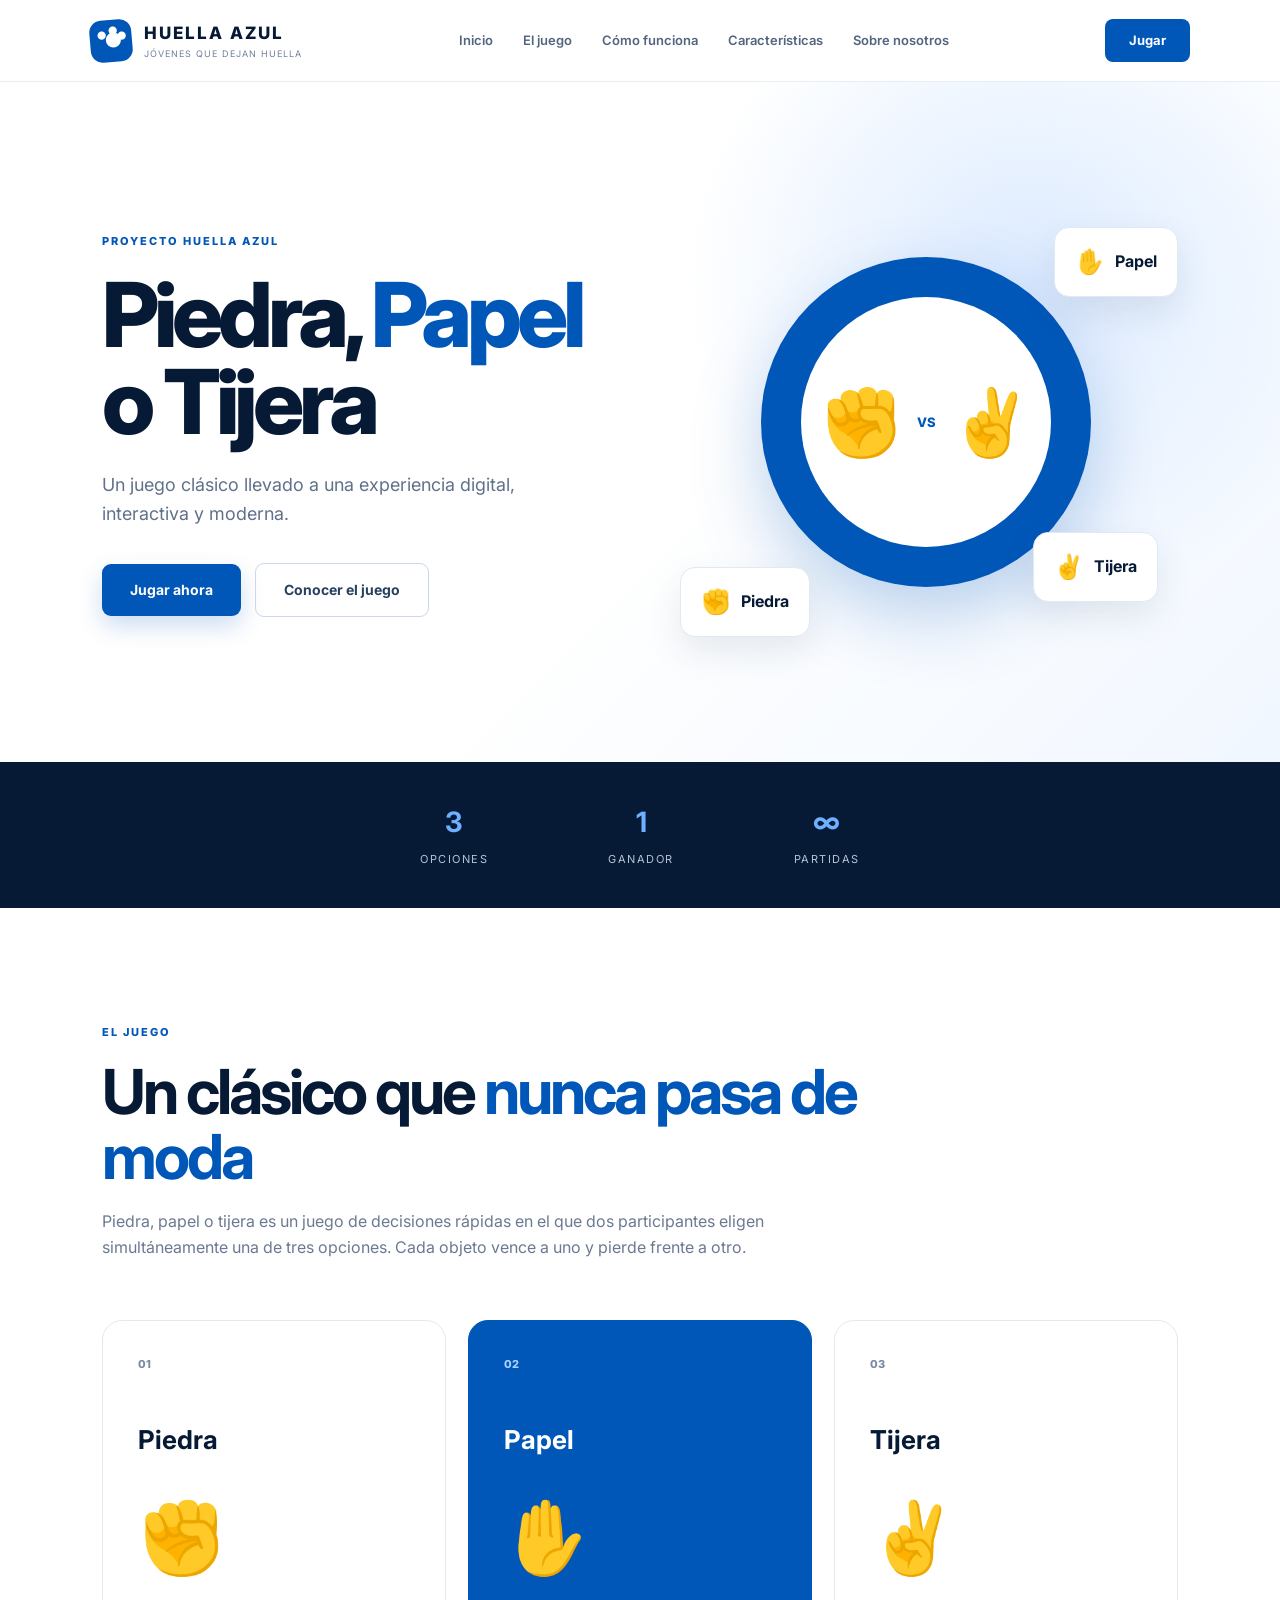
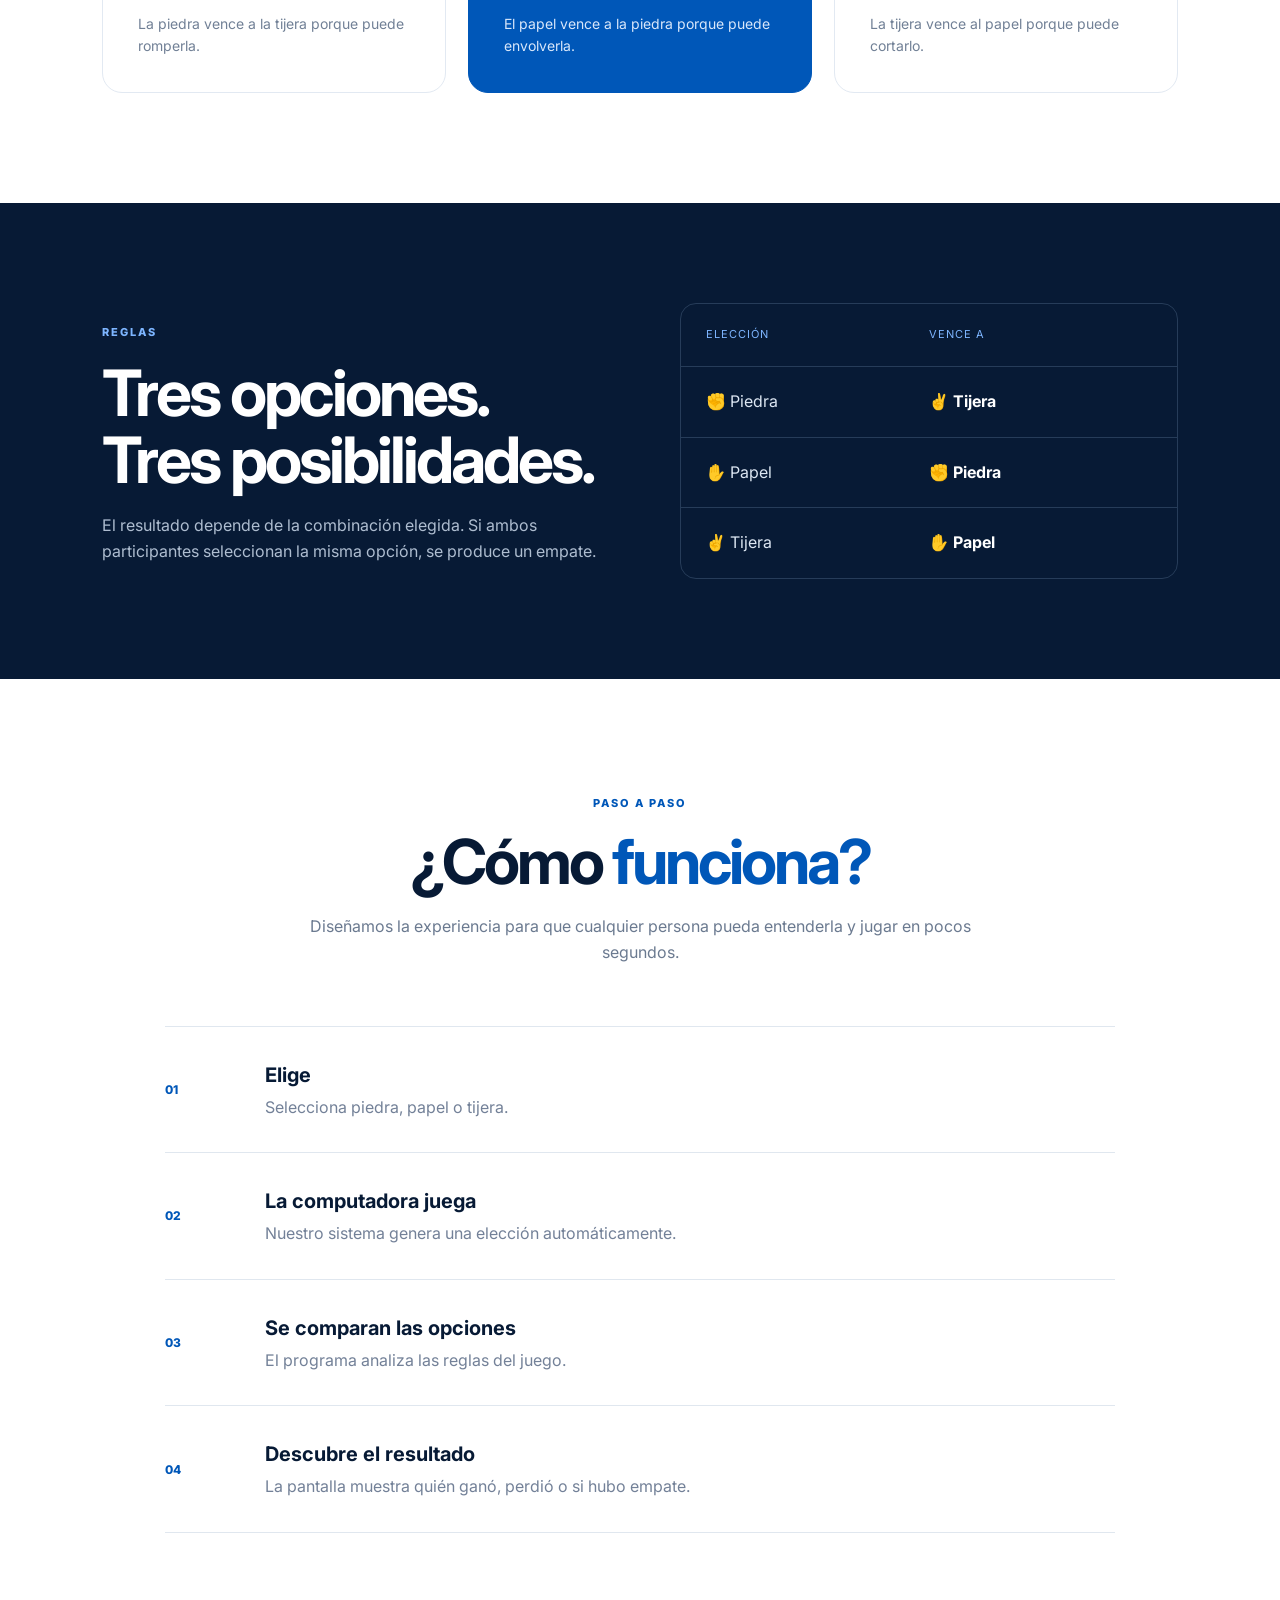
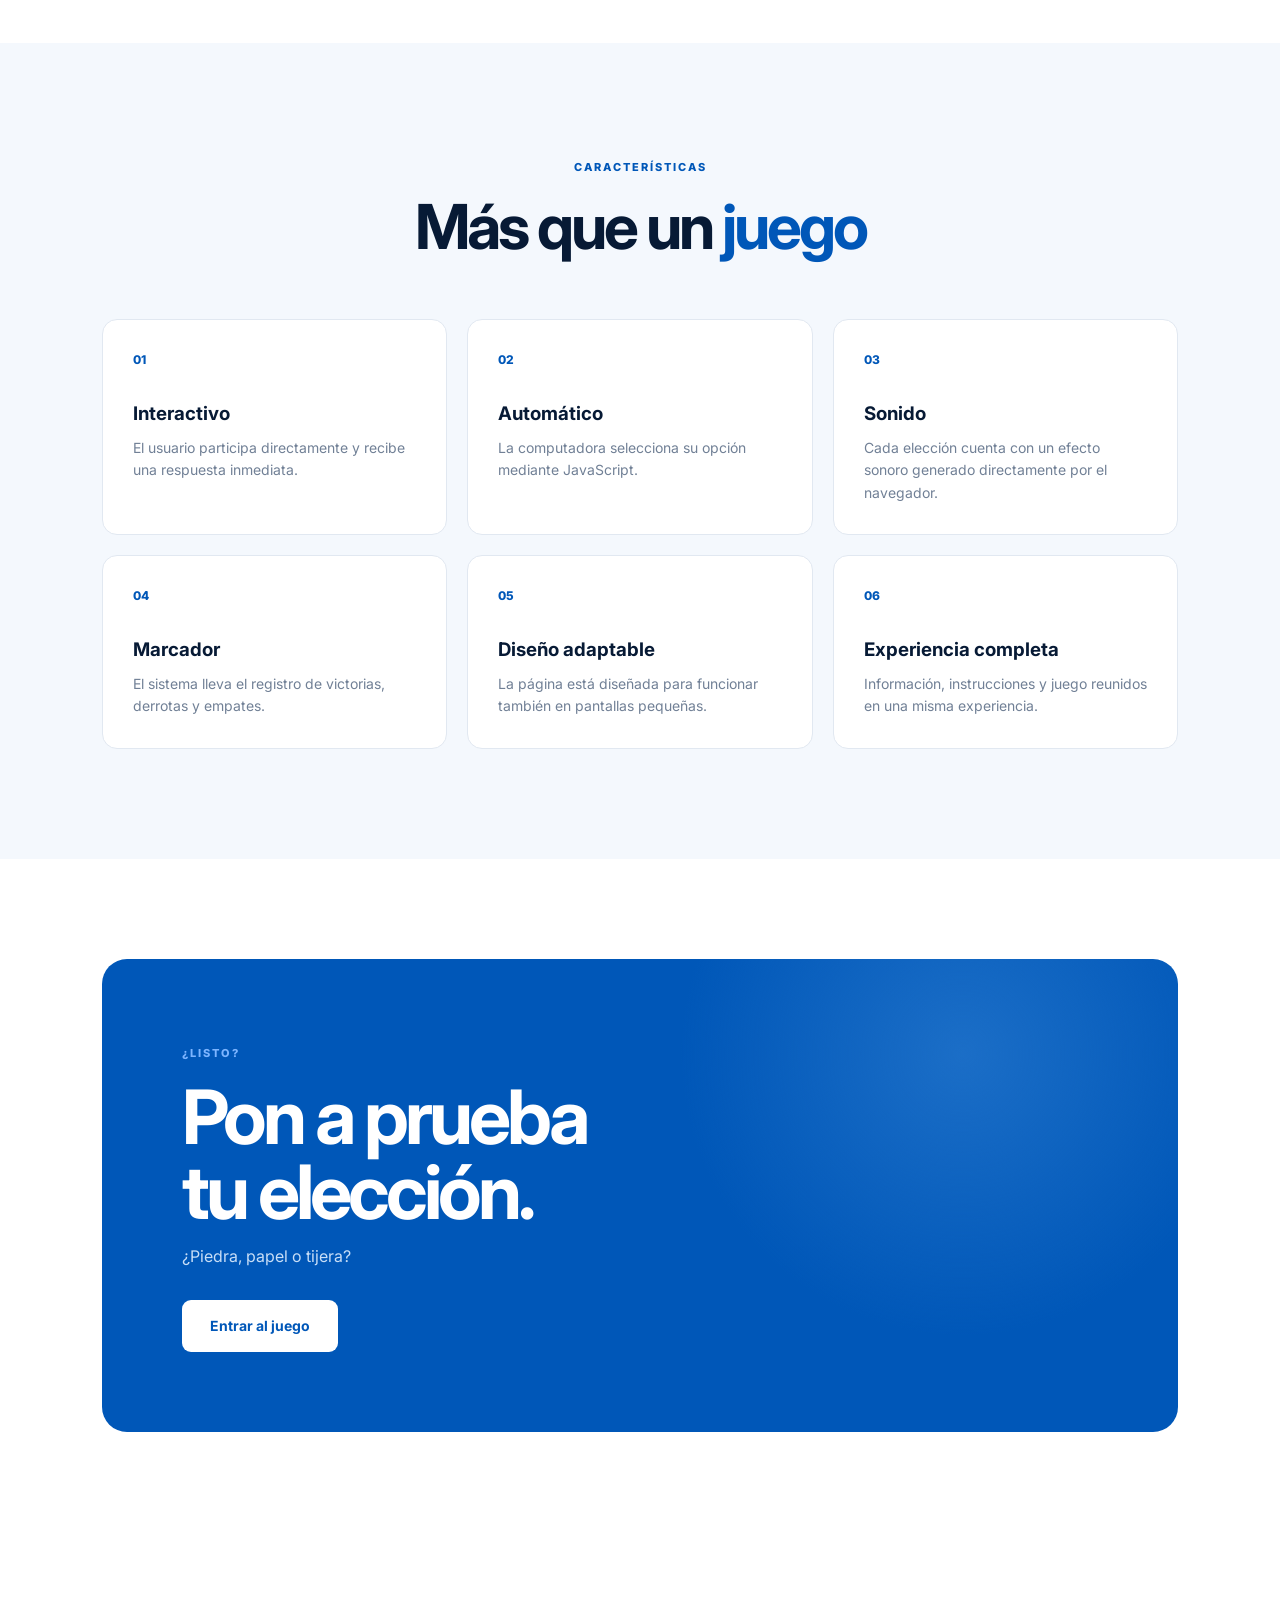
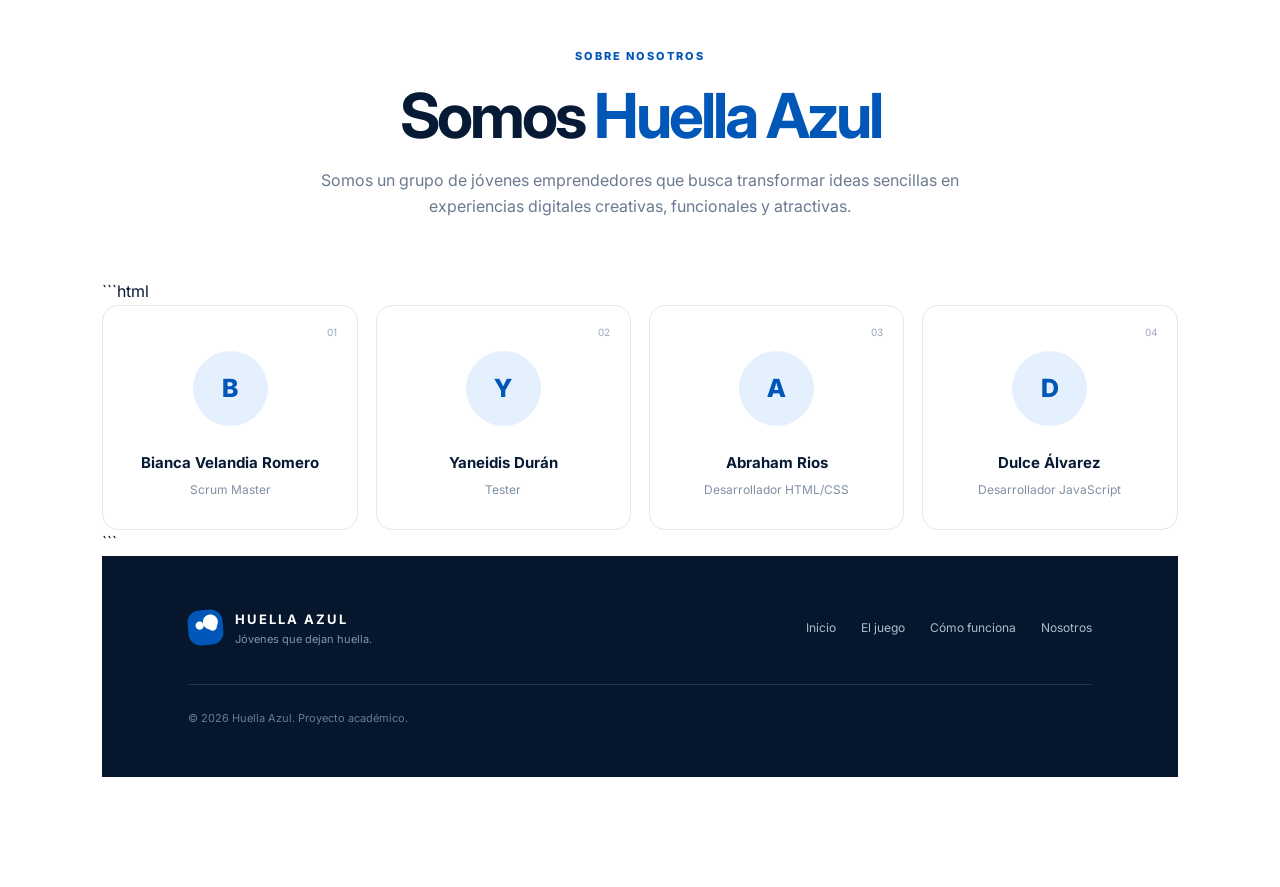
==== Index.html @ ca2951c4 "Add files via upload" ====
<!DOCTYPE html>
<html lang="es">
<head>
    <meta charset="UTF-8">
    <meta name="viewport" content="width=device-width, initial-scale=1.0">

    <title>Huella Azul | Piedra, Papel o Tijera</title>

    <link rel="stylesheet" href="style.css">

    <link rel="preconnect" href="https://fonts.googleapis.com">
    <link rel="preconnect" href="https://fonts.gstatic.com" crossorigin>
    <link href="https://fonts.googleapis.com/css2?family=Inter:wght@400;500;600;700;800&display=swap" rel="stylesheet">
</head>

<body>

    <!-- BARRA DE NAVEGACIÓN -->

    <header class="navbar">

        <div class="logo">
            <div class="paw-logo">
                <span>●</span>
                <span>●</span>
                <span>●</span>
                <span>●</span>
            </div>

            <div>
                <h2>HUELLA AZUL</h2>
                <p>Jóvenes que dejan huella</p>
            </div>
        </div>

        <nav>
            <a href="#inicio">Inicio</a>
            <a href="#juego">El juego</a>
            <a href="#como-funciona">Cómo funciona</a>
            <a href="#caracteristicas">Características</a>
            <a href="#nosotros">Sobre nosotros</a>
        </nav>

        <a href="juego.html" class="nav-button">Jugar</a>

    </header>


    <!-- HERO -->

    <main>

        <section id="inicio" class="hero">

            <div class="hero-content">

                <span class="mini-label">PROYECTO HUELLA AZUL</span>

                <h1>
                    Piedra,
                    <span>Papel</span>
                    o Tijera
                </h1>

                <p>
                    Un juego clásico llevado a una experiencia digital,
                    interactiva y moderna.
                </p>

                <div class="hero-buttons">

                    <a href="juego.html" class="primary-button">
                        Jugar ahora
                    </a>

                    <a href="#juego" class="secondary-button">
                        Conocer el juego
                    </a>

                </div>

            </div>


            <div class="hero-game">

                <div class="floating-card card-one">
                    <div class="object-icon">✋</div>
                    <strong>Papel</strong>
                </div>

                <div class="main-circle">

                    <div class="circle-inner">
                        <div class="big-hand">✊</div>
                        <span>VS</span>
                        <div class="big-hand">✌</div>
                    </div>

                </div>

                <div class="floating-card card-two">
                    <div class="object-icon">✌</div>
                    <strong>Tijera</strong>
                </div>

                <div class="floating-card card-three">
                    <div class="object-icon">✊</div>
                    <strong>Piedra</strong>
                </div>

            </div>

        </section>


        <!-- ESTADÍSTICAS -->

        <section class="stats-section">

            <div class="stat">
                <strong>3</strong>
                <span>Opciones</span>
            </div>

            <div class="stat">
                <strong>1</strong>
                <span>Ganador</span>
            </div>

            <div class="stat">
                <strong>∞</strong>
                <span>Partidas</span>
            </div>

        </section>


        <!-- INTRODUCCIÓN -->

        <section id="juego" class="section">

            <div class="section-title">

                <span class="mini-label">EL JUEGO</span>

                <h2>
                    Un clásico que
                    <span>nunca pasa de moda</span>
                </h2>

                <p>
                    Piedra, papel o tijera es un juego de decisiones rápidas
                    en el que dos participantes eligen simultáneamente una
                    de tres opciones. Cada objeto vence a uno y pierde frente
                    a otro.
                </p>

            </div>


            <div class="info-grid">

                <article class="info-card">

                    <div class="card-number">01</div>

                    <h3>Piedra</h3>

                    <div class="large-symbol">✊</div>

                    <p>
                        La piedra vence a la tijera porque puede romperla.
                    </p>

                </article>


                <article class="info-card featured">

                    <div class="card-number">02</div>

                    <h3>Papel</h3>

                    <div class="large-symbol">✋</div>

                    <p>
                        El papel vence a la piedra porque puede envolverla.
                    </p>

                </article>


                <article class="info-card">

                    <div class="card-number">03</div>

                    <h3>Tijera</h3>

                    <div class="large-symbol">✌</div>

                    <p>
                        La tijera vence al papel porque puede cortarlo.
                    </p>

                </article>

            </div>

        </section>


        <!-- REGLAS -->

        <section class="rules-section">

            <div class="rules-content">

                <span class="mini-label light">REGLAS</span>

                <h2>
                    Tres opciones.
                    <br>
                    Tres posibilidades.
                </h2>

                <p>
                    El resultado depende de la combinación elegida.
                    Si ambos participantes seleccionan la misma opción,
                    se produce un empate.
                </p>

            </div>


            <div class="rules-table">

                <div class="rule-row header">
                    <span>Elección</span>
                    <span>Vence a</span>
                </div>

                <div class="rule-row">
                    <span>✊ Piedra</span>
                    <strong>✌ Tijera</strong>
                </div>

                <div class="rule-row">
                    <span>✋ Papel</span>
                    <strong>✊ Piedra</strong>
                </div>

                <div class="rule-row">
                    <span>✌ Tijera</span>
                    <strong>✋ Papel</strong>
                </div>

            </div>

        </section>


        <!-- CÓMO FUNCIONA -->

        <section id="como-funciona" class="section">

            <div class="section-title centered">

                <span class="mini-label">PASO A PASO</span>

                <h2>
                    ¿Cómo
                    <span>funciona?</span>
                </h2>

                <p>
                    Diseñamos la experiencia para que cualquier persona
                    pueda entenderla y jugar en pocos segundos.
                </p>

            </div>


            <div class="steps">

                <div class="step">

                    <div class="step-number">01</div>

                    <div>
                        <h3>Elige</h3>
                        <p>
                            Selecciona piedra, papel o tijera.
                        </p>
                    </div>

                </div>


                <div class="step">

                    <div class="step-number">02</div>

                    <div>
                        <h3>La computadora juega</h3>
                        <p>
                            Nuestro sistema genera una elección
                            automáticamente.
                        </p>
                    </div>

                </div>


                <div class="step">

                    <div class="step-number">03</div>

                    <div>
                        <h3>Se comparan las opciones</h3>
                        <p>
                            El programa analiza las reglas del juego.
                        </p>
                    </div>

                </div>


                <div class="step">

                    <div class="step-number">04</div>

                    <div>
                        <h3>Descubre el resultado</h3>
                        <p>
                            La pantalla muestra quién ganó, perdió
                            o si hubo empate.
                        </p>
                    </div>

                </div>

            </div>

        </section>


        <!-- CARACTERÍSTICAS -->

        <section id="caracteristicas" class="features-section">

            <div class="section-title centered">

                <span class="mini-label">CARACTERÍSTICAS</span>

                <h2>
                    Más que un
                    <span>juego</span>
                </h2>

            </div>


            <div class="features-grid">

                <article class="feature">

                    <div class="feature-icon">01</div>

                    <h3>Interactivo</h3>

                    <p>
                        El usuario participa directamente y recibe
                        una respuesta inmediata.
                    </p>

                </article>


                <article class="feature">

                    <div class="feature-icon">02</div>

                    <h3>Automático</h3>

                    <p>
                        La computadora selecciona su opción mediante
                        JavaScript.
                    </p>

                </article>


                <article class="feature">

                    <div class="feature-icon">03</div>

                    <h3>Sonido</h3>

                    <p>
                        Cada elección cuenta con un efecto sonoro
                        generado directamente por el navegador.
                    </p>

                </article>


                <article class="feature">

                    <div class="feature-icon">04</div>

                    <h3>Marcador</h3>

                    <p>
                        El sistema lleva el registro de victorias,
                        derrotas y empates.
                    </p>

                </article>


                <article class="feature">

                    <div class="feature-icon">05</div>

                    <h3>Diseño adaptable</h3>

                    <p>
                        La página está diseñada para funcionar
                        también en pantallas pequeñas.
                    </p>

                </article>


                <article class="feature">

                    <div class="feature-icon">06</div>

                    <h3>Experiencia completa</h3>

                    <p>
                        Información, instrucciones y juego reunidos
                        en una misma experiencia.
                    </p>

                </article>

            </div>

        </section>


        <!-- CTA -->

        <section class="cta">

            <div>

                <span class="mini-label light">
                    ¿LISTO?
                </span>

                <h2>
                    Pon a prueba
                    <br>
                    tu elección.
                </h2>

                <p>
                    ¿Piedra, papel o tijera?
                </p>

                <a href="juego.html" class="white-button">
                    Entrar al juego
                </a>

            </div>

        </section>


        <!-- SOBRE NOSOTROS -->

        <section id="nosotros" class="section">

            <div class="section-title centered">

                <span class="mini-label">
                    SOBRE NOSOTROS
                </span>

                <h2>
                    Somos
                    <span>Huella Azul</span>
                </h2>

                <p>
                    Somos un grupo de jóvenes emprendedores que busca
                    transformar ideas sencillas en experiencias digitales
                    creativas, funcionales y atractivas.
                </p>

            </div>


            ```html
<div class="team-grid">

    <article class="member">

        <div class="member-number">01</div>

        <div class="member-initial">
            B
        </div>

        <h3>Bianca Velandia Romero</h3>

        <p class="member-role">
            Scrum Master
        </p>

    </article>


    <article class="member">

        <div class="member-number">02</div>

        <div class="member-initial">
            Y
        </div>

        <h3>Yaneidis Durán</h3>

        <p class="member-role">
            Tester
        </p>

    </article>


    <article class="member">

        <div class="member-number">03</div>

        <div class="member-initial">
            A
        </div>

        <h3>Abraham Rios</h3>

        <p class="member-role">
            Desarrollador HTML/CSS
        </p>

    </article>


    <article class="member">

        <div class="member-number">04</div>

        <div class="member-initial">
            D
        </div>

        <h3>Dulce Álvarez</h3>

        <p class="member-role">
            Desarrollador JavaScript
        </p>

    </article>

</div>
```



    <!-- FOOTER -->

    <footer>

        <div class="footer-logo">

            <div class="paw-logo small">
                <span>●</span>
                <span>●</span>
                <span>●</span>
                <span>●</span>
            </div>

            <div>
                <strong>HUELLA AZUL</strong>
                <p>Jóvenes que dejan huella.</p>
            </div>

        </div>


        <div class="footer-links">

            <a href="#inicio">Inicio</a>
            <a href="#juego">El juego</a>
            <a href="#como-funciona">Cómo funciona</a>
            <a href="#nosotros">Nosotros</a>

        </div>


        <p class="copyright">
            © 2026 Huella Azul. Proyecto académico.
        </p>

    </footer>

</body>
</html>
---- style.css ----
* {
    margin: 0;
    padding: 0;
    box-sizing: border-box;
}

html {
    scroll-behavior: smooth;
}

body {
    font-family: "Inter", sans-serif;
    background: #ffffff;
    color: #071a35;
    line-height: 1.6;
}

a {
    text-decoration: none;
    color: inherit;
}


/* =========================
   NAVBAR
========================= */

.navbar {
    width: 100%;
    height: 82px;
    padding: 0 7%;
    display: flex;
    align-items: center;
    justify-content: space-between;
    background: rgba(255, 255, 255, 0.96);
    border-bottom: 1px solid #e7edf5;
    position: sticky;
    top: 0;
    z-index: 1000;
    backdrop-filter: blur(12px);
}

.logo {
    display: flex;
    align-items: center;
    gap: 12px;
}

.logo h2 {
    font-size: 17px;
    letter-spacing: 2px;
    font-weight: 800;
}

.logo p {
    font-size: 9px;
    color: #70809a;
    letter-spacing: 1px;
    text-transform: uppercase;
}

.paw-logo {
    width: 42px;
    height: 42px;
    border-radius: 12px;
    background: #0057b8;
    position: relative;
    transform: rotate(-5deg);
}

.paw-logo span {
    position: absolute;
    color: white;
    font-size: 11px;
}

.paw-logo span:nth-child(1) {
    left: 7px;
    top: 7px;
}

.paw-logo span:nth-child(2) {
    left: 19px;
    top: 3px;
}

.paw-logo span:nth-child(3) {
    right: 5px;
    top: 9px;
}

.paw-logo span:nth-child(4) {
    left: 14px;
    bottom: 6px;
    font-size: 20px;
}

nav {
    display: flex;
    gap: 30px;
}

nav a {
    font-size: 13px;
    font-weight: 600;
    color: #53657e;
    transition: 0.3s;
}

nav a:hover {
    color: #0057b8;
}

.nav-button {
    background: #0057b8;
    color: white;
    padding: 11px 24px;
    border-radius: 8px;
    font-size: 13px;
    font-weight: 700;
    transition: 0.3s;
}

.nav-button:hover {
    background: #003e82;
    transform: translateY(-2px);
}


/* =========================
   HERO
========================= */

.hero {
    min-height: 680px;
    padding: 80px 8%;
    display: grid;
    grid-template-columns: 1fr 1fr;
    align-items: center;
    gap: 70px;
    background:
        radial-gradient(circle at 80% 30%, #dbeaff 0, transparent 30%),
        linear-gradient(135deg, #ffffff 55%, #f1f7ff);
}

.hero-content {
    max-width: 650px;
}

.mini-label {
    color: #0057b8;
    font-size: 11px;
    font-weight: 800;
    letter-spacing: 2px;
    text-transform: uppercase;
}

.hero h1 {
    font-size: clamp(55px, 7vw, 92px);
    line-height: 0.98;
    letter-spacing: -5px;
    margin: 18px 0 25px;
    font-weight: 800;
}

.hero h1 span,
.section-title h2 span,
.game-header h1 span {
    color: #0057b8;
}

.hero-content > p {
    max-width: 500px;
    color: #61718a;
    font-size: 18px;
    margin-bottom: 34px;
}

.hero-buttons {
    display: flex;
    gap: 14px;
    align-items: center;
}

.primary-button,
.secondary-button,
.white-button {
    padding: 15px 28px;
    border-radius: 9px;
    font-size: 14px;
    font-weight: 700;
    transition: 0.3s;
}

.primary-button {
    background: #0057b8;
    color: white;
    box-shadow: 0 10px 25px rgba(0, 87, 184, 0.2);
}

.primary-button:hover {
    transform: translateY(-3px);
    background: #003e82;
}

.secondary-button {
    border: 1px solid #ccd8e8;
    color: #27415f;
}

.secondary-button:hover {
    border-color: #0057b8;
    color: #0057b8;
}


/* HERO GRAPHIC */

.hero-game {
    height: 480px;
    position: relative;
    display: flex;
    align-items: center;
    justify-content: center;
}

.main-circle {
    width: 330px;
    height: 330px;
    border-radius: 50%;
    background: #0057b8;
    display: flex;
    justify-content: center;
    align-items: center;
    box-shadow: 0 30px 70px rgba(0, 87, 184, 0.25);
}

.circle-inner {
    width: 250px;
    height: 250px;
    background: white;
    border-radius: 50%;
    display: flex;
    align-items: center;
    justify-content: center;
    gap: 15px;
}

.big-hand {
    font-size: 65px;
}

.circle-inner span {
    color: #0057b8;
    font-weight: 800;
    font-size: 13px;
}

.floating-card {
    position: absolute;
    background: white;
    border: 1px solid #e2e9f2;
    border-radius: 15px;
    padding: 15px 20px;
    display: flex;
    align-items: center;
    gap: 10px;
    box-shadow: 0 15px 35px rgba(25, 54, 90, 0.1);
}

.object-icon {
    font-size: 24px;
}

.card-one {
    top: 45px;
    right: 0;
}

.card-two {
    bottom: 60px;
    right: 20px;
}

.card-three {
    bottom: 25px;
    left: 5px;
}


/* =========================
   STATS
========================= */

.stats-section {
    background: #071a35;
    color: white;
    display: flex;
    justify-content: center;
    gap: 120px;
    padding: 38px;
}

.stat {
    text-align: center;
}

.stat strong {
    display: block;
    color: #6eafff;
    font-size: 28px;
}

.stat span {
    color: #b5c3d6;
    font-size: 11px;
    text-transform: uppercase;
    letter-spacing: 1.5px;
}


/* =========================
   SECTIONS
========================= */

.section {
    padding: 110px 8%;
}

.section-title {
    max-width: 760px;
    margin-bottom: 60px;
}

.section-title.centered {
    margin-left: auto;
    margin-right: auto;
    text-align: center;
}

.section-title h2 {
    font-size: clamp(38px, 5vw, 62px);
    line-height: 1.05;
    letter-spacing: -3px;
    margin: 15px 0 20px;
}

.section-title p {
    color: #6b7a90;
    max-width: 680px;
    font-size: 16px;
}

.centered p {
    margin: auto;
}


/* =========================
   INFO CARDS
========================= */

.info-grid {
    display: grid;
    grid-template-columns: repeat(3, 1fr);
    gap: 22px;
}

.info-card {
    min-height: 360px;
    border: 1px solid #e2e9f2;
    border-radius: 20px;
    padding: 35px;
    position: relative;
    transition: 0.3s;
    background: white;
}

.info-card:hover {
    transform: translateY(-8px);
    box-shadow: 0 20px 45px rgba(25, 54, 90, 0.1);
}

.info-card.featured {
    background: #0057b8;
    color: white;
    border-color: #0057b8;
}

.card-number {
    font-size: 11px;
    color: #7a8aa0;
    font-weight: 800;
}

.featured .card-number {
    color: #a9d0ff;
}

.info-card h3 {
    margin-top: 45px;
    font-size: 26px;
}

.large-symbol {
    font-size: 70px;
    margin: 20px 0;
}

.info-card p {
    color: #718096;
    font-size: 14px;
}

.featured p {
    color: #d8e7fa;
}


/* =========================
   RULES
========================= */

.rules-section {
    background: #071a35;
    color: white;
    padding: 100px 8%;
    display: grid;
    grid-template-columns: 1fr 1fr;
    gap: 80px;
    align-items: center;
}

.light {
    color: #7db5ff;
}

.rules-content h2 {
    font-size: clamp(42px, 5vw, 65px);
    line-height: 1.05;
    letter-spacing: -3px;
    margin: 15px 0 20px;
}

.rules-content p {
    color: #aebdd0;
    max-width: 500px;
}

.rules-table {
    border: 1px solid #263c59;
    border-radius: 16px;
    overflow: hidden;
}

.rule-row {
    display: grid;
    grid-template-columns: 1fr 1fr;
    padding: 22px 25px;
    border-bottom: 1px solid #263c59;
    color: #dce6f2;
}

.rule-row:last-child {
    border-bottom: none;
}

.rule-row.header {
    color: #7db5ff;
    font-size: 11px;
    text-transform: uppercase;
    letter-spacing: 1px;
}

.rule-row strong {
    color: white;
}


/* =========================
   STEPS
========================= */

.steps {
    max-width: 950px;
    margin: auto;
    border-top: 1px solid #e0e7ef;
}

.step {
    display: grid;
    grid-template-columns: 100px 1fr;
    padding: 32px 0;
    border-bottom: 1px solid #e0e7ef;
    align-items: center;
}

.step-number {
    color: #0057b8;
    font-size: 12px;
    font-weight: 800;
}

.step h3 {
    font-size: 20px;
    margin-bottom: 4px;
}

.step p {
    color: #738198;
}


/* =========================
   FEATURES
========================= */

.features-section {
    padding: 110px 8%;
    background: #f4f8fd;
}

.features-grid {
    max-width: 1150px;
    margin: auto;
    display: grid;
    grid-template-columns: repeat(3, 1fr);
    gap: 20px;
}

.feature {
    background: white;
    border: 1px solid #e1e8f1;
    border-radius: 15px;
    padding: 30px;
    transition: 0.3s;
}

.feature:hover {
    transform: translateY(-5px);
    box-shadow: 0 15px 35px rgba(20, 50, 90, 0.08);
}

.feature-icon {
    color: #0057b8;
    font-size: 12px;
    font-weight: 800;
    margin-bottom: 30px;
}

.feature h3 {
    margin-bottom: 8px;
}

.feature p {
    color: #718096;
    font-size: 14px;
}


/* =========================
   CTA
========================= */

.cta {
    margin: 100px 8%;
    border-radius: 25px;
    padding: 80px;
    background:
        radial-gradient(circle at 80% 20%, #1b6ec7, transparent 30%),
        #0057b8;
    color: white;
}

.cta h2 {
    font-size: clamp(45px, 6vw, 75px);
    line-height: 1;
    letter-spacing: -4px;
    margin: 15px 0;
}

.cta p {
    color: #c7def7;
    margin-bottom: 30px;
}

.white-button {
    display: inline-block;
    background: white;
    color: #0057b8;
}


/* =========================
   TEAM
========================= */

.team-grid {
    display: grid;
    grid-template-columns: repeat(4, 1fr);
    gap: 18px;
}

.member {
    padding: 30px;
    border: 1px solid #e1e8f1;
    border-radius: 16px;
    text-align: center;
    position: relative;
}

.member-number {
    position: absolute;
    top: 18px;
    right: 20px;
    color: #9aa8ba;
    font-size: 10px;
}

.member-initial {
    width: 75px;
    height: 75px;
    margin: 15px auto 25px;
    border-radius: 50%;
    display: flex;
    justify-content: center;
    align-items: center;
    background: #e5f0ff;
    color: #0057b8;
    font-size: 25px;
    font-weight: 800;
}

.member h3 {
    font-size: 15px;
    margin-bottom: 5px;
}

.member p {
    color: #8090a4;
    font-size: 12px;
}


/* =========================
   FOOTER
========================= */

footer {
    background: #06162c;
    color: white;
    padding: 50px 8%;
    display: grid;
    grid-template-columns: 1fr auto;
    gap: 35px;
    align-items: center;
}

.footer-logo {
    display: flex;
    align-items: center;
    gap: 12px;
}

.paw-logo.small {
    width: 35px;
    height: 35px;
}

.footer-logo strong {
    font-size: 13px;
    letter-spacing: 2px;
}

.footer-logo p {
    color: #8394ab;
    font-size: 11px;
}

.footer-links {
    display: flex;
    gap: 25px;
}

.footer-links a {
    color: #aebdd0;
    font-size: 12px;
}

.footer-links a:hover {
    color: white;
}

.copyright {
    grid-column: 1 / -1;
    color: #687b95;
    font-size: 11px;
    border-top: 1px solid #203550;
    padding-top: 25px;
}


/* ==================================================
   PÁGINA DEL JUEGO
================================================== */

.game-page {
    background: #f4f8fd;
    min-height: 100vh;
}

.game-container {
    width: min(1100px, 90%);
    margin: auto;
    padding: 75px 0 100px;
}

.game-header {
    text-align: center;
    margin-bottom: 45px;
}

.game-header h1 {
    font-size: clamp(40px, 6vw, 70px);
    line-height: 1;
    letter-spacing: -4px;
    margin: 15px 0;
}

.game-header p {
    color: #708097;
}


/* MARCADOR */

.scoreboard {
    width: 500px;
    max-width: 100%;
    margin: auto;
    background: white;
    border: 1px solid #e0e7ef;
    border-radius: 15px;
    padding: 20px 35px;
    display: flex;
    justify-content: space-between;
    align-items: center;
}

.score-box {
    text-align: center;
}

.score-box span {
    display: block;
    color: #77879d;
    font-size: 10px;
    letter-spacing: 1.5px;
    font-weight: 800;
}

.score-box strong {
    font-size: 35px;
    color: #0057b8;
}

.vs {
    font-weight: 800;
    color: #b2bdca;
}


/* RESULTADO */

.result-area {
    margin: 45px 0;
    display: grid;
    grid-template-columns: 160px 1fr 160px;
    gap: 30px;
    align-items: center;
}

.choice-display {
    height: 160px;
    border-radius: 20px;
    background: white;
    border: 1px solid #dfe7f1;
    display: flex;
    align-items: center;
    justify-content: center;
}

.choice-display span {
    font-size: 65px;
}

.result-text {
    text-align: center;
}

.result-text > span {
    color: #0057b8;
    font-size: 10px;
    font-weight: 800;
    letter-spacing: 1.5px;
}

.result-text h2 {
    font-size: 32px;
    margin: 8px 0;
}

.result-text p {
    color: #77869b;
    font-size: 13px;
}


/* BOTONES */

.options {
    text-align: center;
}

.options h3 {
    margin-bottom: 22px;
}

.choice-buttons {
    display: grid;
    grid-template-columns: repeat(3, 1fr);
    gap: 18px;
}

.game-choice {
    background: white;
    border: 2px solid #e0e8f2;
    border-radius: 18px;
    padding: 28px 15px;
    cursor: pointer;
    font-family: inherit;
    transition: 0.3s;
}

.game-choice:hover {
    border-color: #0057b8;
    transform: translateY(-5px);
    box-shadow: 0 15px 30px rgba(0, 87, 184, 0.1);
}

.game-choice.active {
    border-color: #0057b8;
    background: #eef6ff;
}

.choice-symbol {
    display: block;
    font-size: 48px;
    margin-bottom: 10px;
}

.game-choice strong {
    display: block;
    color: #122b48;
    font-size: 16px;
}

.game-choice small {
    color: #8795a8;
    font-size: 11px;
}


/* RESET */

.reset-button {
    display: block;
    margin: 28px auto;
    border: none;
    background: transparent;
    color: #0057b8;
    font-family: inherit;
    font-weight: 700;
    cursor: pointer;
}

.reset-button:hover {
    text-decoration: underline;
}


/* HISTORIAL */

.history {
    background: white;
    border: 1px solid #e0e8f1;
    border-radius: 18px;
    margin-top: 50px;
    overflow: hidden;
}

.history-header {
    display: flex;
    justify-content: space-between;
    padding: 22px 25px;
    border-bottom: 1px solid #e5ebf2;
}

.history-header h3 {
    font-size: 15px;
}

.history-header span {
    color: #7b8ba0;
    font-size: 12px;
}

.history-list {
    max-height: 260px;
    overflow-y: auto;
}

.history-item {
    display: grid;
    grid-template-columns: 1fr 1fr 1fr;
    padding: 15px 25px;
    border-bottom: 1px solid #edf1f6;
    font-size: 12px;
}

.history-item:last-child {
    border-bottom: none;
}

.history-item .win {
    color: #16834a;
    font-weight: 800;
}

.history-item .lose {
    color: #c73636;
    font-weight: 800;
}

.history-item .draw {
    color: #b07800;
    font-weight: 800;
}

.empty-history {
    padding: 30px;
    text-align: center;
    color: #9aa7b7;
    font-size: 13px;
}

.back-link {
    display: block;
    text-align: center;
    margin-top: 35px;
    color: #0057b8;
    font-size: 13px;
    font-weight: 700;
}


/* =========================
   ANIMACIONES
========================= */

@keyframes pop {
    0% {
        transform: scale(0.7);
        opacity: 0;
    }

    70% {
        transform: scale(1.1);
    }

    100% {
        transform: scale(1);
        opacity: 1;
    }
}

.animate-choice {
    animation: pop 0.35s ease;
}


/* =========================
   RESPONSIVE
========================= */

@media (max-width: 900px) {

    .navbar {
        padding: 0 5%;
    }

    nav {
        display: none;
    }

    .hero {
        grid-template-columns: 1fr;
        padding-top: 60px;
    }

    .hero-game {
        height: 400px;
    }

    .info-grid,
    .features-grid {
        grid-template-columns: 1fr 1fr;
    }

    .team-grid {
        grid-template-columns: 1fr 1fr;
    }

    .rules-section {
        grid-template-columns: 1fr;
    }

    .stats-section {
        gap: 50px;
    }
}


@media (max-width: 600px) {

    .navbar {
        height: 70px;
    }

    .logo h2 {
        font-size: 13px;
    }

    .logo p {
        display: none;
    }

    .nav-button {
        padding: 9px 15px;
    }

    .hero {
        padding: 60px 6%;
    }

    .hero h1 {
        letter-spacing: -3px;
    }

    .hero-game {
        transform: scale(0.8);
    }

    .main-circle {
        width: 270px;
        height: 270px;
    }

    .circle-inner {
        width: 205px;
        height: 205px;
    }

    .stats-section {
        gap: 25px;
        padding: 30px 10px;
    }

    .stat strong {
        font-size: 23px;
    }

    .section,
    .features-section {
        padding: 75px 6%;
    }

    .info-grid,
    .features-grid,
    .team-grid {
        grid-template-columns: 1fr;
    }

    .rules-section {
        padding: 75px 6%;
    }

    .cta {
        margin: 60px 6%;
        padding: 50px 30px;
    }

    .result-area {
        grid-template-columns: 1fr 1fr;
    }

    .result-text {
        grid-column: 1 / -1;
        grid-row: 1;
    }

    .choice-display {
        height: 120px;
    }

    .choice-buttons {
        grid-template-columns: 1fr;
    }

    footer {
        grid-template-columns: 1fr;
    }

    .footer-links {
        flex-wrap: wrap;
    }
}
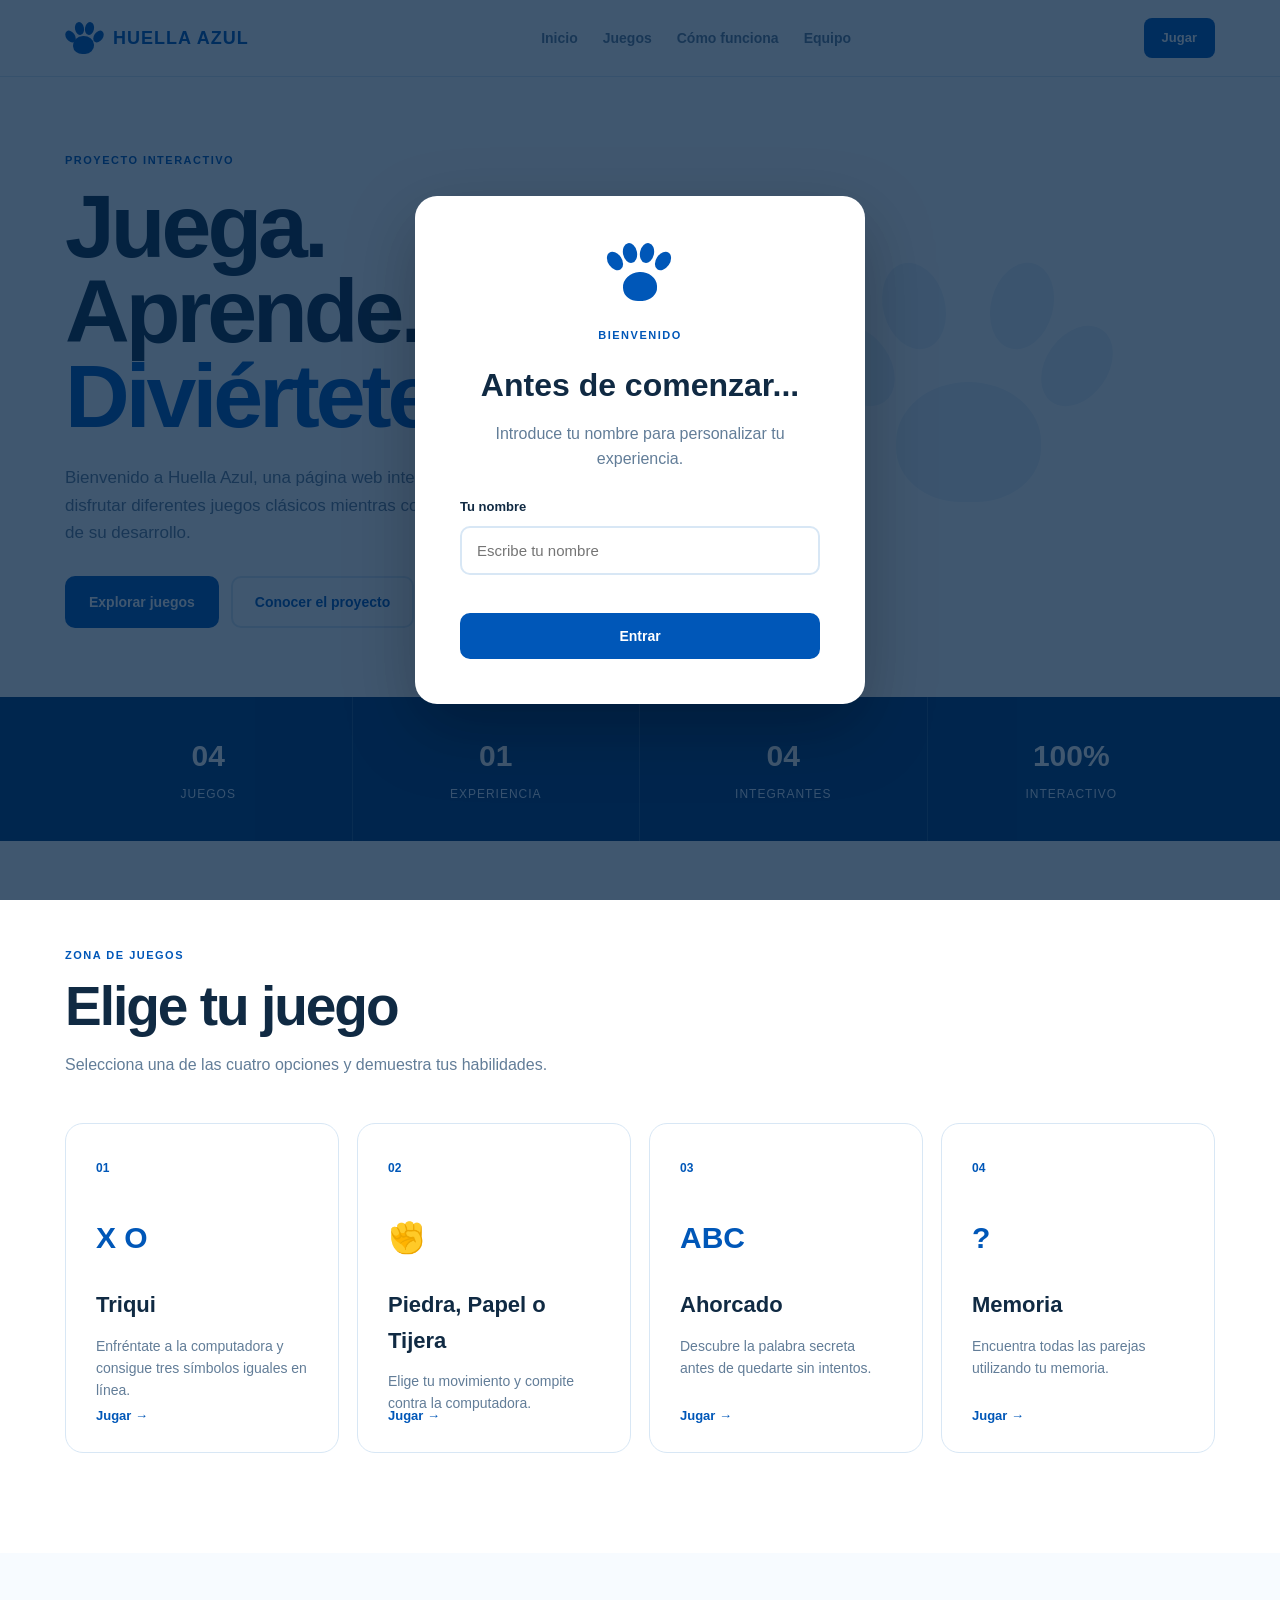
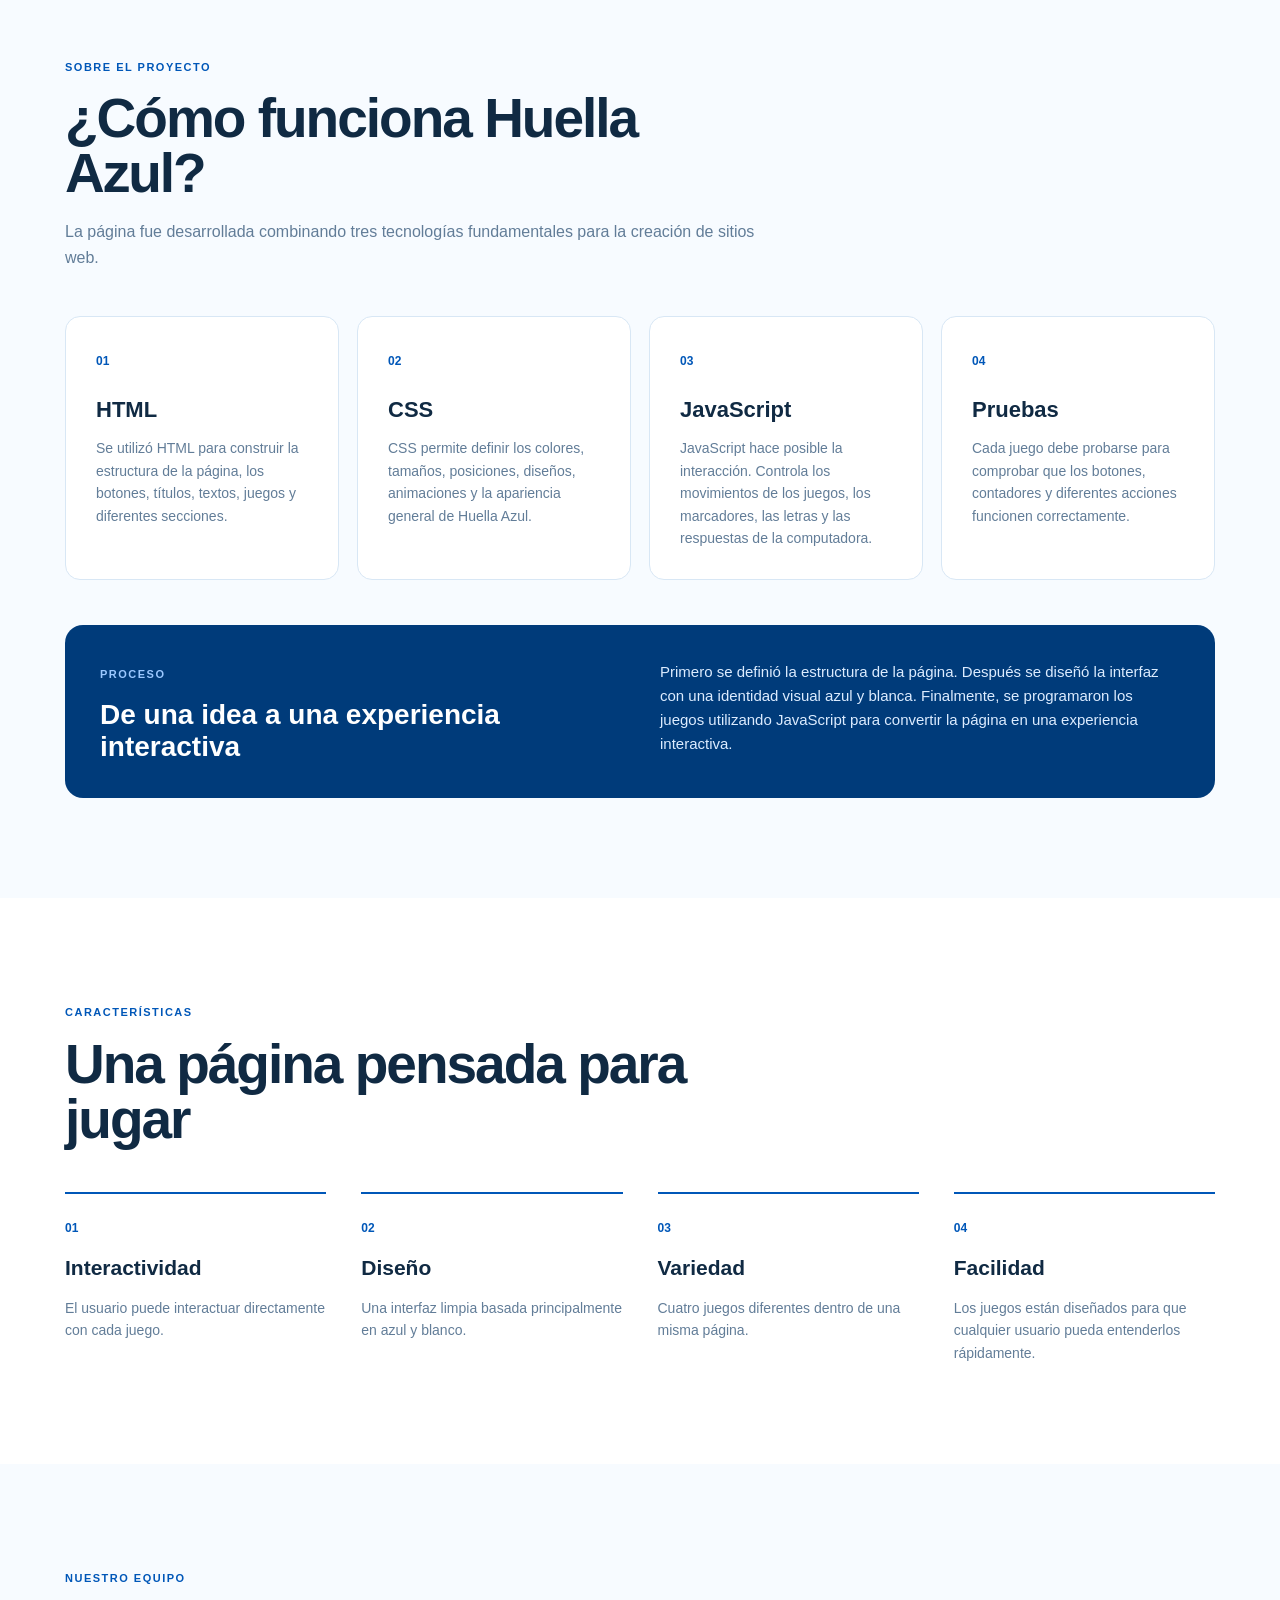
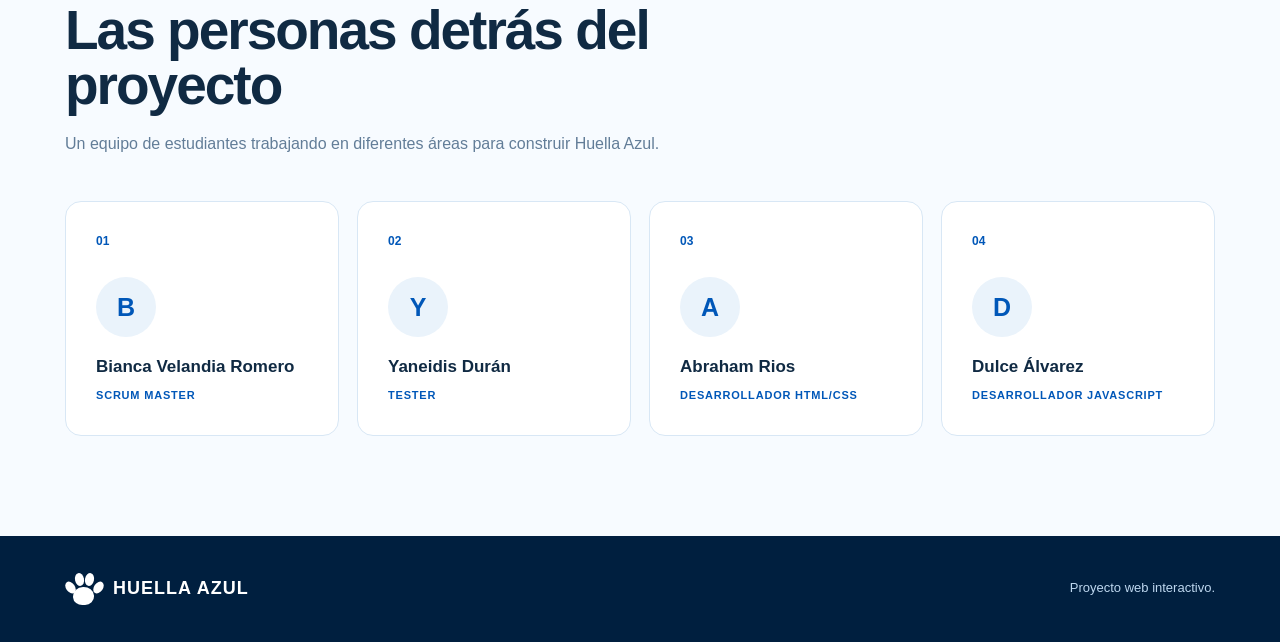
==== commit 01a308a1: "Add files via upload" ====
--- a/Index.html
+++ b/Index.html
@@ -1,52 +1,60 @@
 <!DOCTYPE html>
 <html lang="es">
+
 <head>
     <meta charset="UTF-8">
     <meta name="viewport" content="width=device-width, initial-scale=1.0">
 
-    <title>Huella Azul | Piedra, Papel o Tijera</title>
+    <title>Huella Azul | Juegos</title>
 
     <link rel="stylesheet" href="style.css">
-
-    <link rel="preconnect" href="https://fonts.googleapis.com">
-    <link rel="preconnect" href="https://fonts.gstatic.com" crossorigin>
-    <link href="https://fonts.googleapis.com/css2?family=Inter:wght@400;500;600;700;800&display=swap" rel="stylesheet">
 </head>
 
 <body>
 
-    <!-- BARRA DE NAVEGACIÓN -->
+    <!-- =========================
+         NAVBAR
+    ========================== -->
 
     <header class="navbar">
 
-        <div class="logo">
-            <div class="paw-logo">
-                <span>●</span>
-                <span>●</span>
-                <span>●</span>
-                <span>●</span>
-            </div>
-
-            <div>
-                <h2>HUELLA AZUL</h2>
-                <p>Jóvenes que dejan huella</p>
-            </div>
+        <div class="nav-container">
+
+            <a href="index.html" class="logo">
+
+                <span class="paw-logo">
+                    <span class="paw-pad"></span>
+                    <span class="paw-toe toe-1"></span>
+                    <span class="paw-toe toe-2"></span>
+                    <span class="paw-toe toe-3"></span>
+                    <span class="paw-toe toe-4"></span>
+                </span>
+
+                <span>HUELLA AZUL</span>
+
+            </a>
+
+            <nav class="nav-links">
+
+                <a href="#inicio">Inicio</a>
+                <a href="#juegos">Juegos</a>
+                <a href="#como-funciona">Cómo funciona</a>
+                <a href="#equipo">Equipo</a>
+
+            </nav>
+
+            <a href="#juegos" class="nav-button">
+                Jugar
+            </a>
+
         </div>
 
-        <nav>
-            <a href="#inicio">Inicio</a>
-            <a href="#juego">El juego</a>
-            <a href="#como-funciona">Cómo funciona</a>
-            <a href="#caracteristicas">Características</a>
-            <a href="#nosotros">Sobre nosotros</a>
-        </nav>
-
-        <a href="juego.html" class="nav-button">Jugar</a>
-
     </header>
 
 
-    <!-- HERO -->
+    <!-- =========================
+         HERO
+    ========================== -->
 
     <main>
 
@@ -54,59 +62,44 @@
 
             <div class="hero-content">
 
-                <span class="mini-label">PROYECTO HUELLA AZUL</span>
+                <span class="section-tag">
+                    PROYECTO INTERACTIVO
+                </span>
 
                 <h1>
-                    Piedra,
-                    <span>Papel</span>
-                    o Tijera
+                    Juega.<br>
+                    Aprende.<br>
+                    <span>Diviértete.</span>
                 </h1>
 
                 <p>
-                    Un juego clásico llevado a una experiencia digital,
-                    interactiva y moderna.
+                    Bienvenido a Huella Azul, una página web interactiva
+                    creada para disfrutar diferentes juegos clásicos mientras
+                    conocemos el proceso detrás de su desarrollo.
                 </p>
 
                 <div class="hero-buttons">
 
-                    <a href="juego.html" class="primary-button">
-                        Jugar ahora
+                    <a href="#juegos" class="primary-button">
+                        Explorar juegos
                     </a>
 
-                    <a href="#juego" class="secondary-button">
-                        Conocer el juego
+                    <a href="#como-funciona" class="secondary-button">
+                        Conocer el proyecto
                     </a>
 
                 </div>
 
             </div>
 
-
-            <div class="hero-game">
-
-                <div class="floating-card card-one">
-                    <div class="object-icon">✋</div>
-                    <strong>Papel</strong>
-                </div>
-
-                <div class="main-circle">
-
-                    <div class="circle-inner">
-                        <div class="big-hand">✊</div>
-                        <span>VS</span>
-                        <div class="big-hand">✌</div>
-                    </div>
-
-                </div>
-
-                <div class="floating-card card-two">
-                    <div class="object-icon">✌</div>
-                    <strong>Tijera</strong>
-                </div>
-
-                <div class="floating-card card-three">
-                    <div class="object-icon">✊</div>
-                    <strong>Piedra</strong>
+            <div class="hero-decoration">
+
+                <div class="big-paw">
+                    <span class="big-paw-pad"></span>
+                    <span class="big-paw-toe big-toe-1"></span>
+                    <span class="big-paw-toe big-toe-2"></span>
+                    <span class="big-paw-toe big-toe-3"></span>
+                    <span class="big-paw-toe big-toe-4"></span>
                 </div>
 
             </div>
@@ -114,507 +107,537 @@
         </section>
 
 
-        <!-- ESTADÍSTICAS -->
+        <!-- =========================
+             ESTADÍSTICAS
+        ========================== -->
 
         <section class="stats-section">
 
-            <div class="stat">
-                <strong>3</strong>
-                <span>Opciones</span>
-            </div>
-
-            <div class="stat">
-                <strong>1</strong>
-                <span>Ganador</span>
-            </div>
-
-            <div class="stat">
-                <strong>∞</strong>
-                <span>Partidas</span>
+            <div class="stats-grid">
+
+                <div class="stat">
+                    <strong>04</strong>
+                    <span>Juegos</span>
+                </div>
+
+                <div class="stat">
+                    <strong>01</strong>
+                    <span>Experiencia</span>
+                </div>
+
+                <div class="stat">
+                    <strong>04</strong>
+                    <span>Integrantes</span>
+                </div>
+
+                <div class="stat">
+                    <strong>100%</strong>
+                    <span>Interactivo</span>
+                </div>
+
             </div>
 
         </section>
 
 
-        <!-- INTRODUCCIÓN -->
-
-        <section id="juego" class="section">
-
-            <div class="section-title">
-
-                <span class="mini-label">EL JUEGO</span>
+        <!-- =========================
+             JUEGOS
+        ========================== -->
+
+        <section id="juegos" class="content-section">
+
+            <div class="section-heading">
+
+                <span class="section-tag">
+                    ZONA DE JUEGOS
+                </span>
 
                 <h2>
-                    Un clásico que
-                    <span>nunca pasa de moda</span>
+                    Elige tu juego
                 </h2>
 
                 <p>
-                    Piedra, papel o tijera es un juego de decisiones rápidas
-                    en el que dos participantes eligen simultáneamente una
-                    de tres opciones. Cada objeto vence a uno y pierde frente
-                    a otro.
+                    Selecciona una de las cuatro opciones y demuestra tus
+                    habilidades.
                 </p>
 
             </div>
 
 
-            <div class="info-grid">
-
-                <article class="info-card">
-
-                    <div class="card-number">01</div>
-
-                    <h3>Piedra</h3>
-
-                    <div class="large-symbol">✊</div>
-
-                    <p>
-                        La piedra vence a la tijera porque puede romperla.
-                    </p>
-
-                </article>
-
-
-                <article class="info-card featured">
-
-                    <div class="card-number">02</div>
-
-                    <h3>Papel</h3>
-
-                    <div class="large-symbol">✋</div>
-
-                    <p>
-                        El papel vence a la piedra porque puede envolverla.
-                    </p>
-
-                </article>
-
-
-                <article class="info-card">
-
-                    <div class="card-number">03</div>
-
-                    <h3>Tijera</h3>
-
-                    <div class="large-symbol">✌</div>
-
-                    <p>
-                        La tijera vence al papel porque puede cortarlo.
-                    </p>
-
-                </article>
+            <div class="game-cards">
+
+                <a href="juego.html?game=triqui" class="game-card">
+
+                    <span class="game-number">01</span>
+
+                    <div class="game-icon">
+                        X O
+                    </div>
+
+                    <h3>Triqui</h3>
+
+                    <p>
+                        Enfréntate a la computadora y consigue tres símbolos
+                        iguales en línea.
+                    </p>
+
+                    <span class="game-link">
+                        Jugar →
+                    </span>
+
+                </a>
+
+
+                <a href="juego.html?game=ppt" class="game-card">
+
+                    <span class="game-number">02</span>
+
+                    <div class="game-icon">
+                        ✊
+                    </div>
+
+                    <h3>Piedra, Papel o Tijera</h3>
+
+                    <p>
+                        Elige tu movimiento y compite contra la computadora.
+                    </p>
+
+                    <span class="game-link">
+                        Jugar →
+                    </span>
+
+                </a>
+
+
+                <a href="juego.html?game=ahorcado" class="game-card">
+
+                    <span class="game-number">03</span>
+
+                    <div class="game-icon">
+                        ABC
+                    </div>
+
+                    <h3>Ahorcado</h3>
+
+                    <p>
+                        Descubre la palabra secreta antes de quedarte sin
+                        intentos.
+                    </p>
+
+                    <span class="game-link">
+                        Jugar →
+                    </span>
+
+                </a>
+
+
+                <a href="juego.html?game=memoria" class="game-card">
+
+                    <span class="game-number">04</span>
+
+                    <div class="game-icon">
+                        ?
+                    </div>
+
+                    <h3>Memoria</h3>
+
+                    <p>
+                        Encuentra todas las parejas utilizando tu memoria.
+                    </p>
+
+                    <span class="game-link">
+                        Jugar →
+                    </span>
+
+                </a>
 
             </div>
 
         </section>
 
 
-        <!-- REGLAS -->
-
-        <section class="rules-section">
-
-            <div class="rules-content">
-
-                <span class="mini-label light">REGLAS</span>
+        <!-- =========================
+             INFORMACIÓN
+        ========================== -->
+
+        <section id="como-funciona" class="content-section light-section">
+
+            <div class="section-heading">
+
+                <span class="section-tag">
+                    SOBRE EL PROYECTO
+                </span>
 
                 <h2>
-                    Tres opciones.
-                    <br>
-                    Tres posibilidades.
+                    ¿Cómo funciona Huella Azul?
                 </h2>
 
                 <p>
-                    El resultado depende de la combinación elegida.
-                    Si ambos participantes seleccionan la misma opción,
-                    se produce un empate.
+                    La página fue desarrollada combinando tres tecnologías
+                    fundamentales para la creación de sitios web.
                 </p>
 
             </div>
 
 
-            <div class="rules-table">
-
-                <div class="rule-row header">
-                    <span>Elección</span>
-                    <span>Vence a</span>
-                </div>
-
-                <div class="rule-row">
-                    <span>✊ Piedra</span>
-                    <strong>✌ Tijera</strong>
-                </div>
-
-                <div class="rule-row">
-                    <span>✋ Papel</span>
-                    <strong>✊ Piedra</strong>
-                </div>
-
-                <div class="rule-row">
-                    <span>✌ Tijera</span>
-                    <strong>✋ Papel</strong>
-                </div>
+            <div class="steps-grid">
+
+                <article class="step-card">
+
+                    <span>01</span>
+
+                    <h3>HTML</h3>
+
+                    <p>
+                        Se utilizó HTML para construir la estructura de la
+                        página, los botones, títulos, textos, juegos y
+                        diferentes secciones.
+                    </p>
+
+                </article>
+
+
+                <article class="step-card">
+
+                    <span>02</span>
+
+                    <h3>CSS</h3>
+
+                    <p>
+                        CSS permite definir los colores, tamaños, posiciones,
+                        diseños, animaciones y la apariencia general de
+                        Huella Azul.
+                    </p>
+
+                </article>
+
+
+                <article class="step-card">
+
+                    <span>03</span>
+
+                    <h3>JavaScript</h3>
+
+                    <p>
+                        JavaScript hace posible la interacción. Controla los
+                        movimientos de los juegos, los marcadores, las letras
+                        y las respuestas de la computadora.
+                    </p>
+
+                </article>
+
+
+                <article class="step-card">
+
+                    <span>04</span>
+
+                    <h3>Pruebas</h3>
+
+                    <p>
+                        Cada juego debe probarse para comprobar que los
+                        botones, contadores y diferentes acciones funcionen
+                        correctamente.
+                    </p>
+
+                </article>
+
+            </div>
+
+
+            <div class="info-box">
+
+                <div>
+                    <span class="section-tag">
+                        PROCESO
+                    </span>
+
+                    <h3>
+                        De una idea a una experiencia interactiva
+                    </h3>
+                </div>
+
+                <p>
+                    Primero se definió la estructura de la página. Después
+                    se diseñó la interfaz con una identidad visual azul y
+                    blanca. Finalmente, se programaron los juegos utilizando
+                    JavaScript para convertir la página en una experiencia
+                    interactiva.
+                </p>
 
             </div>
 
         </section>
 
 
-        <!-- CÓMO FUNCIONA -->
-
-        <section id="como-funciona" class="section">
-
-            <div class="section-title centered">
-
-                <span class="mini-label">PASO A PASO</span>
+        <!-- =========================
+             CARACTERÍSTICAS
+        ========================== -->
+
+        <section class="content-section">
+
+            <div class="section-heading">
+
+                <span class="section-tag">
+                    CARACTERÍSTICAS
+                </span>
 
                 <h2>
-                    ¿Cómo
-                    <span>funciona?</span>
+                    Una página pensada para jugar
                 </h2>
 
+            </div>
+
+
+            <div class="features-grid">
+
+                <div class="feature">
+                    <strong>01</strong>
+                    <h3>Interactividad</h3>
+                    <p>
+                        El usuario puede interactuar directamente con cada
+                        juego.
+                    </p>
+                </div>
+
+                <div class="feature">
+                    <strong>02</strong>
+                    <h3>Diseño</h3>
+                    <p>
+                        Una interfaz limpia basada principalmente en azul y
+                        blanco.
+                    </p>
+                </div>
+
+                <div class="feature">
+                    <strong>03</strong>
+                    <h3>Variedad</h3>
+                    <p>
+                        Cuatro juegos diferentes dentro de una misma página.
+                    </p>
+                </div>
+
+                <div class="feature">
+                    <strong>04</strong>
+                    <h3>Facilidad</h3>
+                    <p>
+                        Los juegos están diseñados para que cualquier usuario
+                        pueda entenderlos rápidamente.
+                    </p>
+                </div>
+
+            </div>
+
+        </section>
+
+
+        <!-- =========================
+             EQUIPO
+        ========================== -->
+
+        <section id="equipo" class="content-section light-section">
+
+            <div class="section-heading">
+
+                <span class="section-tag">
+                    NUESTRO EQUIPO
+                </span>
+
+                <h2>
+                    Las personas detrás del proyecto
+                </h2>
+
                 <p>
-                    Diseñamos la experiencia para que cualquier persona
-                    pueda entenderla y jugar en pocos segundos.
+                    Un equipo de estudiantes trabajando en diferentes áreas
+                    para construir Huella Azul.
                 </p>
 
             </div>
 
 
-            <div class="steps">
-
-                <div class="step">
-
-                    <div class="step-number">01</div>
-
-                    <div>
-                        <h3>Elige</h3>
-                        <p>
-                            Selecciona piedra, papel o tijera.
-                        </p>
-                    </div>
-
-                </div>
-
-
-                <div class="step">
-
-                    <div class="step-number">02</div>
-
-                    <div>
-                        <h3>La computadora juega</h3>
-                        <p>
-                            Nuestro sistema genera una elección
-                            automáticamente.
-                        </p>
-                    </div>
-
-                </div>
-
-
-                <div class="step">
-
-                    <div class="step-number">03</div>
-
-                    <div>
-                        <h3>Se comparan las opciones</h3>
-                        <p>
-                            El programa analiza las reglas del juego.
-                        </p>
-                    </div>
-
-                </div>
-
-
-                <div class="step">
-
-                    <div class="step-number">04</div>
-
-                    <div>
-                        <h3>Descubre el resultado</h3>
-                        <p>
-                            La pantalla muestra quién ganó, perdió
-                            o si hubo empate.
-                        </p>
-                    </div>
-
-                </div>
+            <div class="team-grid">
+
+                <article class="member">
+
+                    <div class="member-number">
+                        01
+                    </div>
+
+                    <div class="member-initial">
+                        B
+                    </div>
+
+                    <h3>
+                        Bianca Velandia Romero
+                    </h3>
+
+                    <p class="member-role">
+                        Scrum Master
+                    </p>
+
+                </article>
+
+
+                <article class="member">
+
+                    <div class="member-number">
+                        02
+                    </div>
+
+                    <div class="member-initial">
+                        Y
+                    </div>
+
+                    <h3>
+                        Yaneidis Durán
+                    </h3>
+
+                    <p class="member-role">
+                        Tester
+                    </p>
+
+                </article>
+
+
+                <article class="member">
+
+                    <div class="member-number">
+                        03
+                    </div>
+
+                    <div class="member-initial">
+                        A
+                    </div>
+
+                    <h3>
+                        Abraham Rios
+                    </h3>
+
+                    <p class="member-role">
+                        Desarrollador HTML/CSS
+                    </p>
+
+                </article>
+
+
+                <article class="member">
+
+                    <div class="member-number">
+                        04
+                    </div>
+
+                    <div class="member-initial">
+                        D
+                    </div>
+
+                    <h3>
+                        Dulce Álvarez
+                    </h3>
+
+                    <p class="member-role">
+                        Desarrollador JavaScript
+                    </p>
+
+                </article>
 
             </div>
 
         </section>
 
-
-        <!-- CARACTERÍSTICAS -->
-
-        <section id="caracteristicas" class="features-section">
-
-            <div class="section-title centered">
-
-                <span class="mini-label">CARACTERÍSTICAS</span>
-
-                <h2>
-                    Más que un
-                    <span>juego</span>
-                </h2>
-
-            </div>
-
-
-            <div class="features-grid">
-
-                <article class="feature">
-
-                    <div class="feature-icon">01</div>
-
-                    <h3>Interactivo</h3>
-
-                    <p>
-                        El usuario participa directamente y recibe
-                        una respuesta inmediata.
-                    </p>
-
-                </article>
-
-
-                <article class="feature">
-
-                    <div class="feature-icon">02</div>
-
-                    <h3>Automático</h3>
-
-                    <p>
-                        La computadora selecciona su opción mediante
-                        JavaScript.
-                    </p>
-
-                </article>
-
-
-                <article class="feature">
-
-                    <div class="feature-icon">03</div>
-
-                    <h3>Sonido</h3>
-
-                    <p>
-                        Cada elección cuenta con un efecto sonoro
-                        generado directamente por el navegador.
-                    </p>
-
-                </article>
-
-
-                <article class="feature">
-
-                    <div class="feature-icon">04</div>
-
-                    <h3>Marcador</h3>
-
-                    <p>
-                        El sistema lleva el registro de victorias,
-                        derrotas y empates.
-                    </p>
-
-                </article>
-
-
-                <article class="feature">
-
-                    <div class="feature-icon">05</div>
-
-                    <h3>Diseño adaptable</h3>
-
-                    <p>
-                        La página está diseñada para funcionar
-                        también en pantallas pequeñas.
-                    </p>
-
-                </article>
-
-
-                <article class="feature">
-
-                    <div class="feature-icon">06</div>
-
-                    <h3>Experiencia completa</h3>
-
-                    <p>
-                        Información, instrucciones y juego reunidos
-                        en una misma experiencia.
-                    </p>
-
-                </article>
-
-            </div>
-
-        </section>
-
-
-        <!-- CTA -->
-
-        <section class="cta">
-
-            <div>
-
-                <span class="mini-label light">
-                    ¿LISTO?
+    </main>
+
+
+    <!-- =========================
+         FOOTER
+    ========================== -->
+
+    <footer class="footer">
+
+        <div class="footer-content">
+
+            <div class="logo footer-logo">
+
+                <span class="paw-logo">
+                    <span class="paw-pad"></span>
+                    <span class="paw-toe toe-1"></span>
+                    <span class="paw-toe toe-2"></span>
+                    <span class="paw-toe toe-3"></span>
+                    <span class="paw-toe toe-4"></span>
                 </span>
 
-                <h2>
-                    Pon a prueba
-                    <br>
-                    tu elección.
-                </h2>
-
-                <p>
-                    ¿Piedra, papel o tijera?
-                </p>
-
-                <a href="juego.html" class="white-button">
-                    Entrar al juego
-                </a>
-
-            </div>
-
-        </section>
-
-
-        <!-- SOBRE NOSOTROS -->
-
-        <section id="nosotros" class="section">
-
-            <div class="section-title centered">
-
-                <span class="mini-label">
-                    SOBRE NOSOTROS
-                </span>
-
-                <h2>
-                    Somos
-                    <span>Huella Azul</span>
-                </h2>
-
-                <p>
-                    Somos un grupo de jóvenes emprendedores que busca
-                    transformar ideas sencillas en experiencias digitales
-                    creativas, funcionales y atractivas.
-                </p>
-
-            </div>
-
-
-            ```html
-<div class="team-grid">
-
-    <article class="member">
-
-        <div class="member-number">01</div>
-
-        <div class="member-initial">
-            B
+                <span>HUELLA AZUL</span>
+
+            </div>
+
+            <p>
+                Proyecto web interactivo.
+            </p>
+
         </div>
 
-        <h3>Bianca Velandia Romero</h3>
-
-        <p class="member-role">
-            Scrum Master
-        </p>
-
-    </article>
-
-
-    <article class="member">
-
-        <div class="member-number">02</div>
-
-        <div class="member-initial">
-            Y
+    </footer>
+
+
+    <!-- =========================
+         VENTANA DEL NOMBRE
+    ========================== -->
+
+    <div id="name-modal" class="name-modal">
+
+        <div class="name-card">
+
+            <div class="modal-paw">
+
+                <span class="paw-pad"></span>
+                <span class="paw-toe toe-1"></span>
+                <span class="paw-toe toe-2"></span>
+                <span class="paw-toe toe-3"></span>
+                <span class="paw-toe toe-4"></span>
+
+            </div>
+
+            <span class="section-tag">
+                BIENVENIDO
+            </span>
+
+            <h2>
+                Antes de comenzar...
+            </h2>
+
+            <p>
+                Introduce tu nombre para personalizar tu experiencia.
+            </p>
+
+            <form id="name-form">
+
+                <label for="player-name">
+                    Tu nombre
+                </label>
+
+                <input
+                    type="text"
+                    id="player-name"
+                    placeholder="Escribe tu nombre"
+                    autocomplete="off"
+                    maxlength="25"
+                >
+
+                <p id="name-error" class="name-error"></p>
+
+                <button
+                    type="submit"
+                    class="primary-button">
+                    Entrar
+                </button>
+
+            </form>
+
         </div>
 
-        <h3>Yaneidis Durán</h3>
-
-        <p class="member-role">
-            Tester
-        </p>
-
-    </article>
-
-
-    <article class="member">
-
-        <div class="member-number">03</div>
-
-        <div class="member-initial">
-            A
-        </div>
-
-        <h3>Abraham Rios</h3>
-
-        <p class="member-role">
-            Desarrollador HTML/CSS
-        </p>
-
-    </article>
-
-
-    <article class="member">
-
-        <div class="member-number">04</div>
-
-        <div class="member-initial">
-            D
-        </div>
-
-        <h3>Dulce Álvarez</h3>
-
-        <p class="member-role">
-            Desarrollador JavaScript
-        </p>
-
-    </article>
-
-</div>
-```
-
-
-
-    <!-- FOOTER -->
-
-    <footer>
-
-        <div class="footer-logo">
-
-            <div class="paw-logo small">
-                <span>●</span>
-                <span>●</span>
-                <span>●</span>
-                <span>●</span>
-            </div>
-
-            <div>
-                <strong>HUELLA AZUL</strong>
-                <p>Jóvenes que dejan huella.</p>
-            </div>
-
-        </div>
-
-
-        <div class="footer-links">
-
-            <a href="#inicio">Inicio</a>
-            <a href="#juego">El juego</a>
-            <a href="#como-funciona">Cómo funciona</a>
-            <a href="#nosotros">Nosotros</a>
-
-        </div>
-
-
-        <p class="copyright">
-            © 2026 Huella Azul. Proyecto académico.
-        </p>
-
-    </footer>
+    </div>
+
+
+    <script src="juego.js"></script>
 
 </body>
+
 </html>
--- a/style.css
+++ b/style.css
@@ -1,7 +1,11 @@
+/* ==================================================
+   GENERAL
+================================================== */
+
 * {
+    box-sizing: border-box;
     margin: 0;
     padding: 0;
-    box-sizing: border-box;
 }
 
 html {
@@ -9,9 +13,9 @@
 }
 
 body {
-    font-family: "Inter", sans-serif;
+    font-family: Arial, Helvetica, sans-serif;
     background: #ffffff;
-    color: #071a35;
+    color: #102a43;
     line-height: 1.6;
 }
 
@@ -20,1108 +24,1621 @@
     color: inherit;
 }
 
-
-/* =========================
+button,
+input {
+    font-family: inherit;
+}
+
+.hidden {
+    display: none !important;
+}
+
+
+/* ==================================================
+   COLORES
+================================================== */
+
+:root {
+    --blue: #0057b8;
+    --dark-blue: #003b7a;
+    --light-blue: #eaf3fb;
+    --lighter-blue: #f7fbff;
+    --border: #d8e7f5;
+    --text: #102a43;
+    --gray: #627d98;
+    --white: #ffffff;
+}
+
+
+/* ==================================================
    NAVBAR
-========================= */
+================================================== */
 
 .navbar {
-    width: 100%;
-    height: 82px;
-    padding: 0 7%;
+    position: sticky;
+    top: 0;
+    z-index: 1000;
+
+    background: rgba(255, 255, 255, 0.96);
+
+    border-bottom: 1px solid var(--border);
+}
+
+.nav-container {
+    width: min(1150px, 92%);
+    margin: auto;
+
+    min-height: 76px;
+
     display: flex;
     align-items: center;
     justify-content: space-between;
-    background: rgba(255, 255, 255, 0.96);
-    border-bottom: 1px solid #e7edf5;
-    position: sticky;
-    top: 0;
-    z-index: 1000;
-    backdrop-filter: blur(12px);
+
+    gap: 25px;
 }
 
 .logo {
     display: flex;
     align-items: center;
-    gap: 12px;
-}
-
-.logo h2 {
-    font-size: 17px;
-    letter-spacing: 2px;
-    font-weight: 800;
-}
-
-.logo p {
-    font-size: 9px;
-    color: #70809a;
+    gap: 10px;
+
+    color: var(--blue);
+
+    font-size: 18px;
+    font-weight: 900;
     letter-spacing: 1px;
-    text-transform: uppercase;
-}
+}
+
+
+/* ==================================================
+   LOGO HUELLITA
+================================================== */
 
 .paw-logo {
-    width: 42px;
-    height: 42px;
-    border-radius: 12px;
-    background: #0057b8;
     position: relative;
-    transform: rotate(-5deg);
-}
-
-.paw-logo span {
+
+    width: 38px;
+    height: 36px;
+
+    display: inline-block;
+}
+
+.paw-pad,
+.paw-toe {
     position: absolute;
+
+    background: var(--blue);
+
+    display: block;
+}
+
+.paw-pad {
+    width: 21px;
+    height: 18px;
+
+    border-radius: 50% 50% 45% 45%;
+
+    left: 8px;
+    bottom: 2px;
+
+    transform: rotate(-3deg);
+}
+
+.paw-toe {
+    width: 9px;
+    height: 13px;
+
+    border-radius: 50%;
+}
+
+.toe-1 {
+    left: 1px;
+    top: 10px;
+    transform: rotate(-35deg);
+}
+
+.toe-2 {
+    left: 10px;
+    top: 2px;
+    transform: rotate(-12deg);
+}
+
+.toe-3 {
+    left: 20px;
+    top: 2px;
+    transform: rotate(12deg);
+}
+
+.toe-4 {
+    left: 29px;
+    top: 10px;
+    transform: rotate(35deg);
+}
+
+
+/* ==================================================
+   NAV LINKS
+================================================== */
+
+.nav-links {
+    display: flex;
+    gap: 25px;
+}
+
+.nav-links a {
+    color: var(--gray);
+
+    font-size: 14px;
+    font-weight: 600;
+
+    transition: 0.2s ease;
+}
+
+.nav-links a:hover {
+    color: var(--blue);
+}
+
+.nav-button {
+    background: var(--blue);
     color: white;
-    font-size: 11px;
-}
-
-.paw-logo span:nth-child(1) {
-    left: 7px;
-    top: 7px;
-}
-
-.paw-logo span:nth-child(2) {
-    left: 19px;
-    top: 3px;
-}
-
-.paw-logo span:nth-child(3) {
-    right: 5px;
-    top: 9px;
-}
-
-.paw-logo span:nth-child(4) {
-    left: 14px;
-    bottom: 6px;
-    font-size: 20px;
-}
-
-nav {
-    display: flex;
-    gap: 30px;
-}
-
-nav a {
-    font-size: 13px;
-    font-weight: 600;
-    color: #53657e;
-    transition: 0.3s;
-}
-
-nav a:hover {
-    color: #0057b8;
-}
-
-.nav-button {
-    background: #0057b8;
-    color: white;
-    padding: 11px 24px;
+
+    padding: 10px 18px;
+
     border-radius: 8px;
+
     font-size: 13px;
     font-weight: 700;
-    transition: 0.3s;
+
+    transition: 0.2s ease;
 }
 
 .nav-button:hover {
-    background: #003e82;
+    background: var(--dark-blue);
+}
+
+
+/* ==================================================
+   BOTONES
+================================================== */
+
+.primary-button,
+.secondary-button {
+    display: inline-flex;
+    align-items: center;
+    justify-content: center;
+
+    border-radius: 10px;
+
+    padding: 13px 22px;
+
+    font-size: 14px;
+    font-weight: 700;
+
+    cursor: pointer;
+
+    transition: 0.2s ease;
+}
+
+.primary-button {
+    border: 2px solid var(--blue);
+
+    background: var(--blue);
+    color: white;
+}
+
+.primary-button:hover {
+    background: var(--dark-blue);
+    border-color: var(--dark-blue);
+
     transform: translateY(-2px);
 }
 
-
-/* =========================
+.secondary-button {
+    border: 2px solid var(--border);
+
+    background: white;
+    color: var(--blue);
+}
+
+.secondary-button:hover {
+    border-color: var(--blue);
+    background: var(--light-blue);
+}
+
+
+/* ==================================================
    HERO
-========================= */
+================================================== */
 
 .hero {
-    min-height: 680px;
-    padding: 80px 8%;
+    width: min(1150px, 92%);
+    margin: auto;
+
+    min-height: 620px;
+
     display: grid;
-    grid-template-columns: 1fr 1fr;
+    grid-template-columns: 1.1fr 0.9fr;
+
     align-items: center;
-    gap: 70px;
-    background:
-        radial-gradient(circle at 80% 30%, #dbeaff 0, transparent 30%),
-        linear-gradient(135deg, #ffffff 55%, #f1f7ff);
+
+    gap: 50px;
 }
 
 .hero-content {
-    max-width: 650px;
-}
-
-.mini-label {
-    color: #0057b8;
+    max-width: 620px;
+}
+
+.section-tag {
+    display: inline-block;
+
+    color: var(--blue);
+
     font-size: 11px;
     font-weight: 800;
-    letter-spacing: 2px;
+
+    letter-spacing: 1.5px;
     text-transform: uppercase;
+
+    margin-bottom: 15px;
 }
 
 .hero h1 {
-    font-size: clamp(55px, 7vw, 92px);
-    line-height: 0.98;
-    letter-spacing: -5px;
-    margin: 18px 0 25px;
-    font-weight: 800;
-}
-
-.hero h1 span,
-.section-title h2 span,
-.game-header h1 span {
-    color: #0057b8;
-}
-
-.hero-content > p {
-    max-width: 500px;
-    color: #61718a;
-    font-size: 18px;
-    margin-bottom: 34px;
+    font-size: clamp(50px, 7vw, 90px);
+
+    line-height: 0.95;
+
+    letter-spacing: -4px;
+
+    margin-bottom: 25px;
+}
+
+.hero h1 span {
+    color: var(--blue);
+}
+
+.hero p {
+    max-width: 560px;
+
+    color: var(--gray);
+
+    font-size: 17px;
+
+    margin-bottom: 30px;
 }
 
 .hero-buttons {
     display: flex;
-    gap: 14px;
-    align-items: center;
-}
-
-.primary-button,
-.secondary-button,
-.white-button {
-    padding: 15px 28px;
-    border-radius: 9px;
-    font-size: 14px;
-    font-weight: 700;
-    transition: 0.3s;
-}
-
-.primary-button {
-    background: #0057b8;
-    color: white;
-    box-shadow: 0 10px 25px rgba(0, 87, 184, 0.2);
-}
-
-.primary-button:hover {
-    transform: translateY(-3px);
-    background: #003e82;
-}
-
-.secondary-button {
-    border: 1px solid #ccd8e8;
-    color: #27415f;
-}
-
-.secondary-button:hover {
-    border-color: #0057b8;
-    color: #0057b8;
-}
-
-
-/* HERO GRAPHIC */
-
-.hero-game {
-    height: 480px;
-    position: relative;
+    gap: 12px;
+
+    flex-wrap: wrap;
+}
+
+.hero-decoration {
     display: flex;
     align-items: center;
     justify-content: center;
 }
 
-.main-circle {
-    width: 330px;
-    height: 330px;
+.big-paw {
+    position: relative;
+
+    width: 280px;
+    height: 260px;
+}
+
+.big-paw-pad,
+.big-paw-toe {
+    position: absolute;
+
+    background: var(--light-blue);
+
+    display: block;
+}
+
+.big-paw-pad {
+    width: 145px;
+    height: 120px;
+
+    border-radius: 50% 50% 45% 45%;
+
+    left: 68px;
+    bottom: 15px;
+}
+
+.big-paw-toe {
+    width: 62px;
+    height: 88px;
+
     border-radius: 50%;
-    background: #0057b8;
-    display: flex;
-    justify-content: center;
-    align-items: center;
-    box-shadow: 0 30px 70px rgba(0, 87, 184, 0.25);
-}
-
-.circle-inner {
-    width: 250px;
-    height: 250px;
+}
+
+.big-toe-1 {
+    left: 0;
+    top: 65px;
+    transform: rotate(-35deg);
+}
+
+.big-toe-2 {
+    left: 55px;
+    top: 5px;
+    transform: rotate(-15deg);
+}
+
+.big-toe-3 {
+    right: 55px;
+    top: 5px;
+    transform: rotate(15deg);
+}
+
+.big-toe-4 {
+    right: 0;
+    top: 65px;
+    transform: rotate(35deg);
+}
+
+
+/* ==================================================
+   STATS
+================================================== */
+
+.stats-section {
+    background: var(--dark-blue);
+    color: white;
+}
+
+.stats-grid {
+    width: min(1150px, 92%);
+    margin: auto;
+
+    display: grid;
+    grid-template-columns: repeat(4, 1fr);
+}
+
+.stat {
+    padding: 35px 20px;
+
+    text-align: center;
+
+    border-right: 1px solid rgba(255,255,255,0.15);
+}
+
+.stat:last-child {
+    border-right: none;
+}
+
+.stat strong {
+    display: block;
+
+    font-size: 30px;
+}
+
+.stat span {
+    color: #dcecff;
+
+    font-size: 12px;
+
+    text-transform: uppercase;
+    letter-spacing: 1px;
+}
+
+
+/* ==================================================
+   SECCIONES
+================================================== */
+
+.content-section {
+    width: min(1150px, 92%);
+    margin: auto;
+
+    padding: 100px 0;
+}
+
+.light-section {
+    width: 100%;
+
+    padding-left: max(4%, calc((100% - 1150px) / 2));
+    padding-right: max(4%, calc((100% - 1150px) / 2));
+
+    background: var(--lighter-blue);
+}
+
+.section-heading {
+    max-width: 700px;
+
+    margin-bottom: 45px;
+}
+
+.section-heading h2 {
+    font-size: clamp(35px, 5vw, 55px);
+
+    line-height: 1;
+
+    margin-bottom: 18px;
+
+    letter-spacing: -2px;
+}
+
+.section-heading p {
+    color: var(--gray);
+
+    font-size: 16px;
+}
+
+
+/* ==================================================
+   GAME CARDS
+================================================== */
+
+.game-cards {
+    display: grid;
+
+    grid-template-columns: repeat(4, 1fr);
+
+    gap: 18px;
+}
+
+.game-card {
+    position: relative;
+
+    padding: 30px;
+
+    min-height: 330px;
+
     background: white;
-    border-radius: 50%;
+
+    border: 1px solid var(--border);
+
+    border-radius: 18px;
+
+    transition: 0.25s ease;
+}
+
+.game-card:hover {
+    transform: translateY(-7px);
+
+    border-color: var(--blue);
+
+    box-shadow: 0 15px 35px rgba(0, 87, 184, 0.1);
+}
+
+.game-number {
+    color: var(--blue);
+
+    font-size: 12px;
+    font-weight: 800;
+}
+
+.game-icon {
+    margin: 35px 0 25px;
+
+    color: var(--blue);
+
+    font-size: 30px;
+    font-weight: 900;
+}
+
+.game-card h3 {
+    font-size: 22px;
+
+    margin-bottom: 12px;
+}
+
+.game-card p {
+    color: var(--gray);
+
+    font-size: 14px;
+}
+
+.game-link {
+    position: absolute;
+
+    bottom: 25px;
+    left: 30px;
+
+    color: var(--blue);
+
+    font-size: 13px;
+    font-weight: 800;
+}
+
+
+/* ==================================================
+   STEPS
+================================================== */
+
+.steps-grid {
+    display: grid;
+
+    grid-template-columns: repeat(4, 1fr);
+
+    gap: 18px;
+}
+
+.step-card {
+    padding: 30px;
+
+    background: white;
+
+    border: 1px solid var(--border);
+
+    border-radius: 15px;
+}
+
+.step-card > span {
+    color: var(--blue);
+
+    font-size: 12px;
+    font-weight: 900;
+}
+
+.step-card h3 {
+    margin: 20px 0 10px;
+
+    font-size: 22px;
+}
+
+.step-card p {
+    color: var(--gray);
+
+    font-size: 14px;
+}
+
+
+/* ==================================================
+   INFO BOX
+================================================== */
+
+.info-box {
+    margin-top: 45px;
+
+    padding: 35px;
+
+    display: grid;
+    grid-template-columns: 1fr 1fr;
+
+    gap: 40px;
+
+    background: var(--dark-blue);
+
+    border-radius: 18px;
+
+    color: white;
+}
+
+.info-box .section-tag {
+    color: #9bc8ff;
+}
+
+.info-box h3 {
+    font-size: 28px;
+
+    line-height: 1.15;
+}
+
+.info-box p {
+    color: #dcecff;
+
+    font-size: 15px;
+}
+
+
+/* ==================================================
+   FEATURES
+================================================== */
+
+.features-grid {
+    display: grid;
+
+    grid-template-columns: repeat(4, 1fr);
+
+    gap: 35px;
+}
+
+.feature {
+    border-top: 2px solid var(--blue);
+
+    padding-top: 20px;
+}
+
+.feature strong {
+    color: var(--blue);
+
+    font-size: 12px;
+}
+
+.feature h3 {
+    margin: 12px 0;
+
+    font-size: 21px;
+}
+
+.feature p {
+    color: var(--gray);
+
+    font-size: 14px;
+}
+
+
+/* ==================================================
+   TEAM
+================================================== */
+
+.team-grid {
+    display: grid;
+
+    grid-template-columns: repeat(4, 1fr);
+
+    gap: 18px;
+}
+
+.member {
+    position: relative;
+
+    padding: 30px;
+
+    background: white;
+
+    border: 1px solid var(--border);
+
+    border-radius: 16px;
+}
+
+.member-number {
+    color: var(--blue);
+
+    font-size: 12px;
+    font-weight: 900;
+}
+
+.member-initial {
+    width: 60px;
+    height: 60px;
+
+    margin: 25px 0 20px;
+
     display: flex;
     align-items: center;
     justify-content: center;
-    gap: 15px;
-}
-
-.big-hand {
-    font-size: 65px;
-}
-
-.circle-inner span {
-    color: #0057b8;
-    font-weight: 800;
-    font-size: 13px;
-}
-
-.floating-card {
-    position: absolute;
-    background: white;
-    border: 1px solid #e2e9f2;
-    border-radius: 15px;
-    padding: 15px 20px;
-    display: flex;
-    align-items: center;
-    gap: 10px;
-    box-shadow: 0 15px 35px rgba(25, 54, 90, 0.1);
-}
-
-.object-icon {
-    font-size: 24px;
-}
-
-.card-one {
-    top: 45px;
-    right: 0;
-}
-
-.card-two {
-    bottom: 60px;
-    right: 20px;
-}
-
-.card-three {
-    bottom: 25px;
-    left: 5px;
-}
-
-
-/* =========================
-   STATS
-========================= */
-
-.stats-section {
-    background: #071a35;
+
+    border-radius: 50%;
+
+    background: var(--light-blue);
+
+    color: var(--blue);
+
+    font-size: 25px;
+    font-weight: 900;
+}
+
+.member h3 {
+    font-size: 17px;
+
+    line-height: 1.2;
+
+    margin-bottom: 10px;
+}
+
+.member-role {
+    color: var(--blue);
+
+    font-size: 11px;
+
+    font-weight: 700;
+
+    text-transform: uppercase;
+
+    letter-spacing: 0.8px;
+}
+
+
+/* ==================================================
+   FOOTER
+================================================== */
+
+.footer {
+    padding: 35px 0;
+
+    background: #001f3f;
+
     color: white;
-    display: flex;
-    justify-content: center;
-    gap: 120px;
-    padding: 38px;
-}
-
-.stat {
-    text-align: center;
-}
-
-.stat strong {
-    display: block;
-    color: #6eafff;
-    font-size: 28px;
-}
-
-.stat span {
-    color: #b5c3d6;
-    font-size: 11px;
-    text-transform: uppercase;
-    letter-spacing: 1.5px;
-}
-
-
-/* =========================
-   SECTIONS
-========================= */
-
-.section {
-    padding: 110px 8%;
-}
-
-.section-title {
-    max-width: 760px;
-    margin-bottom: 60px;
-}
-
-.section-title.centered {
-    margin-left: auto;
-    margin-right: auto;
-    text-align: center;
-}
-
-.section-title h2 {
-    font-size: clamp(38px, 5vw, 62px);
-    line-height: 1.05;
-    letter-spacing: -3px;
-    margin: 15px 0 20px;
-}
-
-.section-title p {
-    color: #6b7a90;
-    max-width: 680px;
-    font-size: 16px;
-}
-
-.centered p {
+}
+
+.footer-content {
+    width: min(1150px, 92%);
     margin: auto;
-}
-
-
-/* =========================
-   INFO CARDS
-========================= */
-
-.info-grid {
-    display: grid;
-    grid-template-columns: repeat(3, 1fr);
-    gap: 22px;
-}
-
-.info-card {
-    min-height: 360px;
-    border: 1px solid #e2e9f2;
-    border-radius: 20px;
-    padding: 35px;
-    position: relative;
-    transition: 0.3s;
-    background: white;
-}
-
-.info-card:hover {
-    transform: translateY(-8px);
-    box-shadow: 0 20px 45px rgba(25, 54, 90, 0.1);
-}
-
-.info-card.featured {
-    background: #0057b8;
-    color: white;
-    border-color: #0057b8;
-}
-
-.card-number {
-    font-size: 11px;
-    color: #7a8aa0;
-    font-weight: 800;
-}
-
-.featured .card-number {
-    color: #a9d0ff;
-}
-
-.info-card h3 {
-    margin-top: 45px;
-    font-size: 26px;
-}
-
-.large-symbol {
-    font-size: 70px;
-    margin: 20px 0;
-}
-
-.info-card p {
-    color: #718096;
-    font-size: 14px;
-}
-
-.featured p {
-    color: #d8e7fa;
-}
-
-
-/* =========================
-   RULES
-========================= */
-
-.rules-section {
-    background: #071a35;
-    color: white;
-    padding: 100px 8%;
-    display: grid;
-    grid-template-columns: 1fr 1fr;
-    gap: 80px;
-    align-items: center;
-}
-
-.light {
-    color: #7db5ff;
-}
-
-.rules-content h2 {
-    font-size: clamp(42px, 5vw, 65px);
-    line-height: 1.05;
-    letter-spacing: -3px;
-    margin: 15px 0 20px;
-}
-
-.rules-content p {
-    color: #aebdd0;
-    max-width: 500px;
-}
-
-.rules-table {
-    border: 1px solid #263c59;
-    border-radius: 16px;
-    overflow: hidden;
-}
-
-.rule-row {
-    display: grid;
-    grid-template-columns: 1fr 1fr;
-    padding: 22px 25px;
-    border-bottom: 1px solid #263c59;
-    color: #dce6f2;
-}
-
-.rule-row:last-child {
-    border-bottom: none;
-}
-
-.rule-row.header {
-    color: #7db5ff;
-    font-size: 11px;
-    text-transform: uppercase;
-    letter-spacing: 1px;
-}
-
-.rule-row strong {
-    color: white;
-}
-
-
-/* =========================
-   STEPS
-========================= */
-
-.steps {
-    max-width: 950px;
-    margin: auto;
-    border-top: 1px solid #e0e7ef;
-}
-
-.step {
-    display: grid;
-    grid-template-columns: 100px 1fr;
-    padding: 32px 0;
-    border-bottom: 1px solid #e0e7ef;
-    align-items: center;
-}
-
-.step-number {
-    color: #0057b8;
-    font-size: 12px;
-    font-weight: 800;
-}
-
-.step h3 {
-    font-size: 20px;
-    margin-bottom: 4px;
-}
-
-.step p {
-    color: #738198;
-}
-
-
-/* =========================
-   FEATURES
-========================= */
-
-.features-section {
-    padding: 110px 8%;
-    background: #f4f8fd;
-}
-
-.features-grid {
-    max-width: 1150px;
-    margin: auto;
-    display: grid;
-    grid-template-columns: repeat(3, 1fr);
-    gap: 20px;
-}
-
-.feature {
-    background: white;
-    border: 1px solid #e1e8f1;
-    border-radius: 15px;
-    padding: 30px;
-    transition: 0.3s;
-}
-
-.feature:hover {
-    transform: translateY(-5px);
-    box-shadow: 0 15px 35px rgba(20, 50, 90, 0.08);
-}
-
-.feature-icon {
-    color: #0057b8;
-    font-size: 12px;
-    font-weight: 800;
-    margin-bottom: 30px;
-}
-
-.feature h3 {
-    margin-bottom: 8px;
-}
-
-.feature p {
-    color: #718096;
-    font-size: 14px;
-}
-
-
-/* =========================
-   CTA
-========================= */
-
-.cta {
-    margin: 100px 8%;
-    border-radius: 25px;
-    padding: 80px;
-    background:
-        radial-gradient(circle at 80% 20%, #1b6ec7, transparent 30%),
-        #0057b8;
-    color: white;
-}
-
-.cta h2 {
-    font-size: clamp(45px, 6vw, 75px);
-    line-height: 1;
-    letter-spacing: -4px;
-    margin: 15px 0;
-}
-
-.cta p {
-    color: #c7def7;
-    margin-bottom: 30px;
-}
-
-.white-button {
-    display: inline-block;
-    background: white;
-    color: #0057b8;
-}
-
-
-/* =========================
-   TEAM
-========================= */
-
-.team-grid {
-    display: grid;
-    grid-template-columns: repeat(4, 1fr);
-    gap: 18px;
-}
-
-.member {
-    padding: 30px;
-    border: 1px solid #e1e8f1;
-    border-radius: 16px;
-    text-align: center;
-    position: relative;
-}
-
-.member-number {
-    position: absolute;
-    top: 18px;
-    right: 20px;
-    color: #9aa8ba;
-    font-size: 10px;
-}
-
-.member-initial {
-    width: 75px;
-    height: 75px;
-    margin: 15px auto 25px;
-    border-radius: 50%;
-    display: flex;
-    justify-content: center;
-    align-items: center;
-    background: #e5f0ff;
-    color: #0057b8;
-    font-size: 25px;
-    font-weight: 800;
-}
-
-.member h3 {
-    font-size: 15px;
-    margin-bottom: 5px;
-}
-
-.member p {
-    color: #8090a4;
-    font-size: 12px;
-}
-
-
-/* =========================
-   FOOTER
-========================= */
-
-footer {
-    background: #06162c;
-    color: white;
-    padding: 50px 8%;
-    display: grid;
-    grid-template-columns: 1fr auto;
-    gap: 35px;
-    align-items: center;
-}
-
-.footer-logo {
-    display: flex;
-    align-items: center;
-    gap: 12px;
-}
-
-.paw-logo.small {
-    width: 35px;
-    height: 35px;
-}
-
-.footer-logo strong {
-    font-size: 13px;
-    letter-spacing: 2px;
-}
-
-.footer-logo p {
-    color: #8394ab;
-    font-size: 11px;
-}
-
-.footer-links {
-    display: flex;
-    gap: 25px;
-}
-
-.footer-links a {
-    color: #aebdd0;
-    font-size: 12px;
-}
-
-.footer-links a:hover {
-    color: white;
-}
-
-.copyright {
-    grid-column: 1 / -1;
-    color: #687b95;
-    font-size: 11px;
-    border-top: 1px solid #203550;
-    padding-top: 25px;
-}
-
-
-/* ==================================================
-   PÁGINA DEL JUEGO
-================================================== */
-
-.game-page {
-    background: #f4f8fd;
-    min-height: 100vh;
-}
-
-.game-container {
-    width: min(1100px, 90%);
-    margin: auto;
-    padding: 75px 0 100px;
-}
-
-.game-header {
-    text-align: center;
-    margin-bottom: 45px;
-}
-
-.game-header h1 {
-    font-size: clamp(40px, 6vw, 70px);
-    line-height: 1;
-    letter-spacing: -4px;
-    margin: 15px 0;
-}
-
-.game-header p {
-    color: #708097;
-}
-
-
-/* MARCADOR */
-
-.scoreboard {
-    width: 500px;
-    max-width: 100%;
-    margin: auto;
-    background: white;
-    border: 1px solid #e0e7ef;
-    border-radius: 15px;
-    padding: 20px 35px;
+
     display: flex;
     justify-content: space-between;
     align-items: center;
 }
 
-.score-box {
-    text-align: center;
-}
-
-.score-box span {
-    display: block;
-    color: #77879d;
-    font-size: 10px;
-    letter-spacing: 1.5px;
-    font-weight: 800;
-}
-
-.score-box strong {
-    font-size: 35px;
-    color: #0057b8;
-}
-
-.vs {
-    font-weight: 800;
-    color: #b2bdca;
-}
-
-
-/* RESULTADO */
-
-.result-area {
-    margin: 45px 0;
-    display: grid;
-    grid-template-columns: 160px 1fr 160px;
-    gap: 30px;
-    align-items: center;
-}
-
-.choice-display {
-    height: 160px;
-    border-radius: 20px;
+.footer-logo {
+    color: white;
+}
+
+.footer-logo .paw-pad,
+.footer-logo .paw-toe {
     background: white;
-    border: 1px solid #dfe7f1;
+}
+
+.footer p {
+    color: #bdd7ef;
+
+    font-size: 13px;
+}
+
+
+/* ==================================================
+   MODAL DEL NOMBRE
+================================================== */
+
+.name-modal {
+    position: fixed;
+
+    inset: 0;
+
+    z-index: 2000;
+
+    background: rgba(0, 31, 63, 0.75);
+
     display: flex;
     align-items: center;
     justify-content: center;
-}
-
-.choice-display span {
-    font-size: 65px;
-}
-
-.result-text {
+
+    padding: 20px;
+}
+
+.name-modal.hidden {
+    display: none !important;
+}
+
+.name-card {
+    width: min(450px, 100%);
+
+    background: white;
+
+    padding: 45px;
+
+    border-radius: 22px;
+
     text-align: center;
-}
-
-.result-text > span {
-    color: #0057b8;
-    font-size: 10px;
-    font-weight: 800;
-    letter-spacing: 1.5px;
-}
-
-.result-text h2 {
+
+    box-shadow: 0 25px 70px rgba(0,0,0,0.25);
+}
+
+.modal-paw {
+    position: relative;
+
+    width: 65px;
+    height: 60px;
+
+    margin: 0 auto 20px;
+}
+
+.modal-paw .paw-pad {
+    width: 34px;
+    height: 29px;
+
+    left: 15px;
+    bottom: 0;
+}
+
+.modal-paw .paw-toe {
+    width: 14px;
+    height: 20px;
+}
+
+.modal-paw .toe-1 {
+    left: 0;
+}
+
+.modal-paw .toe-2 {
+    left: 15px;
+}
+
+.modal-paw .toe-3 {
+    left: 32px;
+}
+
+.modal-paw .toe-4 {
+    left: 48px;
+}
+
+.name-card h2 {
     font-size: 32px;
-    margin: 8px 0;
-}
-
-.result-text p {
-    color: #77869b;
-    font-size: 13px;
-}
-
-
-/* BOTONES */
-
-.options {
-    text-align: center;
-}
-
-.options h3 {
-    margin-bottom: 22px;
-}
-
-.choice-buttons {
-    display: grid;
-    grid-template-columns: repeat(3, 1fr);
-    gap: 18px;
-}
-
-.game-choice {
-    background: white;
-    border: 2px solid #e0e8f2;
-    border-radius: 18px;
-    padding: 28px 15px;
-    cursor: pointer;
-    font-family: inherit;
-    transition: 0.3s;
-}
-
-.game-choice:hover {
-    border-color: #0057b8;
-    transform: translateY(-5px);
-    box-shadow: 0 15px 30px rgba(0, 87, 184, 0.1);
-}
-
-.game-choice.active {
-    border-color: #0057b8;
-    background: #eef6ff;
-}
-
-.choice-symbol {
+
+    margin-bottom: 10px;
+}
+
+.name-card > p {
+    color: var(--gray);
+
+    margin-bottom: 25px;
+}
+
+#name-form {
+    text-align: left;
+}
+
+#name-form label {
     display: block;
-    font-size: 48px;
-    margin-bottom: 10px;
-}
-
-.game-choice strong {
-    display: block;
-    color: #122b48;
-    font-size: 16px;
-}
-
-.game-choice small {
-    color: #8795a8;
-    font-size: 11px;
-}
-
-
-/* RESET */
-
-.reset-button {
-    display: block;
-    margin: 28px auto;
-    border: none;
-    background: transparent;
-    color: #0057b8;
-    font-family: inherit;
-    font-weight: 700;
-    cursor: pointer;
-}
-
-.reset-button:hover {
-    text-decoration: underline;
-}
-
-
-/* HISTORIAL */
-
-.history {
-    background: white;
-    border: 1px solid #e0e8f1;
-    border-radius: 18px;
-    margin-top: 50px;
-    overflow: hidden;
-}
-
-.history-header {
-    display: flex;
-    justify-content: space-between;
-    padding: 22px 25px;
-    border-bottom: 1px solid #e5ebf2;
-}
-
-.history-header h3 {
-    font-size: 15px;
-}
-
-.history-header span {
-    color: #7b8ba0;
-    font-size: 12px;
-}
-
-.history-list {
-    max-height: 260px;
-    overflow-y: auto;
-}
-
-.history-item {
-    display: grid;
-    grid-template-columns: 1fr 1fr 1fr;
-    padding: 15px 25px;
-    border-bottom: 1px solid #edf1f6;
-    font-size: 12px;
-}
-
-.history-item:last-child {
-    border-bottom: none;
-}
-
-.history-item .win {
-    color: #16834a;
-    font-weight: 800;
-}
-
-.history-item .lose {
-    color: #c73636;
-    font-weight: 800;
-}
-
-.history-item .draw {
-    color: #b07800;
-    font-weight: 800;
-}
-
-.empty-history {
-    padding: 30px;
-    text-align: center;
-    color: #9aa7b7;
-    font-size: 13px;
-}
-
-.back-link {
-    display: block;
-    text-align: center;
-    margin-top: 35px;
-    color: #0057b8;
+
+    margin-bottom: 8px;
+
     font-size: 13px;
     font-weight: 700;
 }
 
-
-/* =========================
-   ANIMACIONES
-========================= */
-
-@keyframes pop {
-    0% {
-        transform: scale(0.7);
-        opacity: 0;
-    }
-
-    70% {
-        transform: scale(1.1);
-    }
-
-    100% {
-        transform: scale(1);
-        opacity: 1;
-    }
-}
-
-.animate-choice {
-    animation: pop 0.35s ease;
-}
-
-
-/* =========================
+#player-name {
+    width: 100%;
+
+    padding: 14px 15px;
+
+    border: 2px solid var(--border);
+
+    border-radius: 10px;
+
+    outline: none;
+
+    font-size: 15px;
+
+    margin-bottom: 8px;
+}
+
+#player-name:focus {
+    border-color: var(--blue);
+}
+
+#name-form .primary-button {
+    width: 100%;
+
+    margin-top: 10px;
+}
+
+.name-error {
+    min-height: 20px;
+
+    color: #c62828;
+
+    font-size: 12px;
+}
+
+
+/* ==================================================
+   PÁGINA DE JUEGOS
+================================================== */
+
+.game-page {
+    min-height: 100vh;
+
+    background: var(--lighter-blue);
+}
+
+.game-container {
+    width: min(1000px, 92%);
+    margin: auto;
+
+    padding: 80px 0 100px;
+}
+
+.game-header {
+    text-align: center;
+
+    margin-bottom: 35px;
+}
+
+.game-header h1 {
+    font-size: clamp(40px, 6vw, 65px);
+
+    line-height: 1;
+
+    margin-bottom: 15px;
+
+    letter-spacing: -2px;
+}
+
+.game-header p {
+    color: var(--gray);
+}
+
+
+/* ==================================================
+   SELECTOR DE JUEGOS
+================================================== */
+
+.game-selector {
+    display: flex;
+
+    justify-content: center;
+
+    flex-wrap: wrap;
+
+    gap: 10px;
+
+    margin-bottom: 30px;
+}
+
+.selector-button {
+    padding: 11px 17px;
+
+    background: white;
+
+    border: 1px solid var(--border);
+
+    border-radius: 9px;
+
+    color: var(--blue);
+
+    font-size: 13px;
+    font-weight: 700;
+
+    transition: 0.2s ease;
+}
+
+.selector-button:hover {
+    background: var(--blue);
+
+    border-color: var(--blue);
+
+    color: white;
+}
+
+
+/* ==================================================
+   GAME PANEL
+================================================== */
+
+.game-panel {
+    background: white;
+
+    border: 1px solid var(--border);
+
+    border-radius: 22px;
+
+    padding: 40px;
+
+    text-align: center;
+
+    box-shadow: 0 15px 45px rgba(0, 87, 184, 0.07);
+}
+
+.game-message {
+    color: var(--gray);
+
+    font-size: 15px;
+
+    margin: 20px 0;
+}
+
+
+/* ==================================================
+   SCOREBOARD
+================================================== */
+
+.scoreboard {
+    display: flex;
+
+    justify-content: center;
+
+    gap: 15px;
+
+    flex-wrap: wrap;
+
+    margin-bottom: 30px;
+}
+
+.scoreboard > div {
+    min-width: 135px;
+
+    padding: 15px 20px;
+
+    background: var(--light-blue);
+
+    border-radius: 12px;
+}
+
+.scoreboard span {
+    display: block;
+
+    color: var(--gray);
+
+    font-size: 11px;
+
+    font-weight: 700;
+
+    text-transform: uppercase;
+}
+
+.scoreboard strong {
+    display: block;
+
+    margin-top: 4px;
+
+    color: var(--blue);
+
+    font-size: 27px;
+}
+
+
+/* ==================================================
+   TRIQUI
+================================================== */
+
+.triqui-board {
+    width: min(390px, 100%);
+
+    margin: 0 auto;
+
+    display: grid;
+
+    grid-template-columns: repeat(3, 1fr);
+
+    gap: 10px;
+}
+
+.triqui-cell {
+    width: 100%;
+    aspect-ratio: 1;
+
+    border: none;
+
+    background: var(--light-blue);
+
+    color: var(--blue);
+
+    border-radius: 14px;
+
+    font-size: 52px;
+
+    font-weight: 900;
+
+    cursor: pointer;
+
+    display: flex;
+
+    align-items: center;
+    justify-content: center;
+
+    transition:
+        background 0.2s ease,
+        transform 0.15s ease;
+}
+
+.triqui-cell:hover {
+    background: #dcecf9;
+
+    transform: scale(1.03);
+}
+
+.triqui-cell.x {
+    color: var(--blue);
+}
+
+.triqui-cell.o {
+    color: #102a43;
+}
+
+
+/* ==================================================
+   PIEDRA PAPEL TIJERA
+================================================== */
+
+.choices-display {
+    display: flex;
+
+    align-items: center;
+
+    justify-content: center;
+
+    gap: 35px;
+
+    margin: 25px 0;
+}
+
+.choice-display span {
+    display: block;
+
+    color: var(--gray);
+
+    font-size: 12px;
+
+    margin-bottom: 8px;
+}
+
+.choice-display div {
+    width: 100px;
+    height: 100px;
+
+    display: flex;
+
+    align-items: center;
+    justify-content: center;
+
+    background: var(--light-blue);
+
+    border-radius: 18px;
+
+    font-size: 45px;
+}
+
+.vs {
+    color: var(--blue);
+
+    font-size: 14px;
+
+    font-weight: 900;
+}
+
+.choice-buttons {
+    display: flex;
+
+    justify-content: center;
+
+    gap: 15px;
+
+    margin: 25px 0;
+}
+
+.choice-button {
+    background: white;
+
+    color: var(--blue);
+
+    border: 2px solid var(--border);
+
+    width: 95px;
+    height: 95px;
+
+    border-radius: 18px;
+
+    font-size: 42px;
+
+    display: flex;
+
+    align-items: center;
+    justify-content: center;
+
+    cursor: pointer;
+
+    transition:
+        transform 0.2s ease,
+        border-color 0.2s ease,
+        background 0.2s ease;
+}
+
+.choice-button:hover {
+    border-color: var(--blue);
+
+    background: var(--light-blue);
+
+    transform: translateY(-5px);
+}
+
+
+/* ==================================================
+   AHORCADO
+================================================== */
+
+.hangman-drawing {
+    width: 180px;
+    height: 210px;
+
+    margin: 0 auto 20px;
+
+    position: relative;
+}
+
+.hangman-drawing::before {
+    content: "";
+
+    position: absolute;
+
+    left: 25px;
+    bottom: 0;
+
+    width: 100px;
+    height: 5px;
+
+    background: var(--dark-blue);
+}
+
+.hangman-drawing::after {
+    content: "";
+
+    position: absolute;
+
+    left: 45px;
+    bottom: 5px;
+
+    width: 5px;
+    height: 185px;
+
+    background: var(--dark-blue);
+}
+
+.hangman-head {
+    position: absolute;
+
+    top: 35px;
+    left: 90px;
+
+    width: 55px;
+    height: 55px;
+
+    border: 5px solid var(--dark-blue);
+
+    border-radius: 50%;
+}
+
+.hangman-body {
+    position: absolute;
+
+    top: 88px;
+    left: 115px;
+
+    width: 5px;
+    height: 65px;
+
+    background: var(--dark-blue);
+}
+
+.hangman-arm,
+.hangman-leg {
+    position: absolute;
+
+    width: 5px;
+
+    background: var(--dark-blue);
+}
+
+.hangman-arm {
+    top: 100px;
+    height: 45px;
+}
+
+.hangman-arm.left {
+    left: 115px;
+
+    transform: rotate(55deg);
+}
+
+.hangman-arm.right {
+    left: 115px;
+
+    transform: rotate(-55deg);
+}
+
+.hangman-leg {
+    top: 140px;
+    height: 50px;
+}
+
+.hangman-leg.left {
+    left: 115px;
+
+    transform: rotate(35deg);
+}
+
+.hangman-leg.right {
+    left: 115px;
+
+    transform: rotate(-35deg);
+}
+
+.attempts-text {
+    margin-bottom: 15px;
+
+    color: var(--gray);
+}
+
+.attempts-text strong {
+    color: var(--blue);
+
+    font-size: 20px;
+}
+
+.hangman-word {
+    color: var(--blue);
+
+    font-size: 32px;
+    font-weight: 900;
+
+    letter-spacing: 8px;
+
+    min-height: 50px;
+}
+
+
+/* ==================================================
+   TECLADO AHORCADO
+================================================== */
+
+.keyboard {
+    width: min(650px, 100%);
+
+    margin: 25px auto;
+
+    display: grid;
+
+    grid-template-columns: repeat(7, 1fr);
+
+    gap: 8px;
+}
+
+.letter-button {
+    min-height: 44px;
+
+    border: 2px solid var(--border);
+
+    border-radius: 9px;
+
+    background: white;
+
+    color: var(--blue);
+
+    font-size: 15px;
+
+    font-weight: 800;
+
+    cursor: pointer;
+
+    transition: 0.2s ease;
+}
+
+.letter-button:hover {
+    background: var(--light-blue);
+
+    border-color: var(--blue);
+
+    transform: translateY(-2px);
+}
+
+.letter-button:disabled {
+    cursor: default;
+
+    opacity: 0.6;
+}
+
+.letter-button.correct {
+    background: var(--light-blue);
+
+    border-color: var(--blue);
+}
+
+.letter-button.wrong {
+    background: #f1f1f1;
+
+    border-color: #999;
+
+    color: #666;
+}
+
+
+/* ==================================================
+   MEMORIA
+================================================== */
+
+.memory-info {
+    display: flex;
+
+    justify-content: center;
+
+    gap: 20px;
+
+    margin-bottom: 25px;
+}
+
+.memory-info > div {
+    min-width: 130px;
+
+    padding: 15px;
+
+    background: var(--light-blue);
+
+    border-radius: 12px;
+
+    color: var(--gray);
+
+    font-size: 12px;
+}
+
+.memory-info strong {
+    display: block;
+
+    color: var(--blue);
+
+    font-size: 25px;
+}
+
+.memory-board {
+    width: min(560px, 100%);
+
+    margin: auto;
+
+    display: grid;
+
+    grid-template-columns: repeat(4, 1fr);
+
+    gap: 12px;
+}
+
+.memory-card {
+    aspect-ratio: 1;
+
+    border: none;
+
+    background: var(--blue);
+
+    color: white;
+
+    border-radius: 16px;
+
+    font-size: 38px;
+
+    font-weight: 900;
+
+    cursor: pointer;
+
+    display: flex;
+
+    align-items: center;
+    justify-content: center;
+
+    transition:
+        transform 0.2s ease,
+        background 0.2s ease;
+}
+
+.memory-card:hover {
+    transform: translateY(-4px);
+
+    background: #0068d8;
+}
+
+.memory-card.flipped,
+.memory-card.matched {
+    background: var(--light-blue);
+
+    color: var(--blue);
+}
+
+.memory-card.matched {
+    opacity: 0.65;
+
+    cursor: default;
+}
+
+
+/* ==================================================
    RESPONSIVE
-========================= */
+================================================== */
 
 @media (max-width: 900px) {
 
-    .navbar {
-        padding: 0 5%;
-    }
-
-    nav {
+    .nav-links {
         display: none;
     }
 
     .hero {
         grid-template-columns: 1fr;
-        padding-top: 60px;
-    }
-
-    .hero-game {
-        height: 400px;
-    }
-
-    .info-grid,
-    .features-grid {
-        grid-template-columns: 1fr 1fr;
-    }
-
+
+        text-align: center;
+
+        padding: 70px 0;
+    }
+
+    .hero-content {
+        margin: auto;
+    }
+
+    .hero-buttons {
+        justify-content: center;
+    }
+
+    .hero-decoration {
+        display: none;
+    }
+
+    .game-cards,
+    .steps-grid,
+    .features-grid,
     .team-grid {
-        grid-template-columns: 1fr 1fr;
-    }
-
-    .rules-section {
+        grid-template-columns: repeat(2, 1fr);
+    }
+
+    .stats-grid {
+        grid-template-columns: repeat(2, 1fr);
+    }
+
+    .stat:nth-child(2) {
+        border-right: none;
+    }
+
+    .info-box {
         grid-template-columns: 1fr;
     }
-
-    .stats-section {
-        gap: 50px;
-    }
 }
 
 
 @media (max-width: 600px) {
 
-    .navbar {
-        height: 70px;
-    }
-
-    .logo h2 {
-        font-size: 13px;
-    }
-
-    .logo p {
-        display: none;
+    .nav-container {
+        min-height: 65px;
     }
 
     .nav-button {
-        padding: 9px 15px;
-    }
-
-    .hero {
-        padding: 60px 6%;
-    }
-
-    .hero h1 {
-        letter-spacing: -3px;
-    }
-
-    .hero-game {
-        transform: scale(0.8);
-    }
-
-    .main-circle {
-        width: 270px;
-        height: 270px;
-    }
-
-    .circle-inner {
-        width: 205px;
-        height: 205px;
-    }
-
-    .stats-section {
-        gap: 25px;
-        padding: 30px 10px;
-    }
-
-    .stat strong {
-        font-size: 23px;
-    }
-
-    .section,
-    .features-section {
-        padding: 75px 6%;
-    }
-
-    .info-grid,
+        padding: 8px 12px;
+    }
+
+    .content-section {
+        padding: 70px 0;
+    }
+
+    .light-section {
+        padding-left: 4%;
+        padding-right: 4%;
+    }
+
+    .game-cards,
+    .steps-grid,
     .features-grid,
     .team-grid {
         grid-template-columns: 1fr;
     }
 
-    .rules-section {
-        padding: 75px 6%;
-    }
-
-    .cta {
-        margin: 60px 6%;
-        padding: 50px 30px;
-    }
-
-    .result-area {
-        grid-template-columns: 1fr 1fr;
-    }
-
-    .result-text {
-        grid-column: 1 / -1;
-        grid-row: 1;
-    }
-
-    .choice-display {
-        height: 120px;
-    }
-
-    .choice-buttons {
-        grid-template-columns: 1fr;
-    }
-
-    footer {
-        grid-template-columns: 1fr;
-    }
-
-    .footer-links {
-        flex-wrap: wrap;
+    .stats-grid {
+        grid-template-columns: repeat(2, 1fr);
+    }
+
+    .stat {
+        padding: 25px 10px;
+    }
+
+    .game-container {
+        padding-top: 50px;
+    }
+
+    .game-panel {
+        padding: 25px 15px;
+    }
+
+    .choices-display {
+        gap: 10px;
+    }
+
+    .choice-display div {
+        width: 80px;
+        height: 80px;
+    }
+
+    .choice-button {
+        width: 75px;
+        height: 75px;
+
+        font-size: 34px;
+    }
+
+    .keyboard {
+        grid-template-columns: repeat(6, 1fr);
+
+        gap: 6px;
+    }
+
+    .letter-button {
+        min-height: 40px;
+
+        font-size: 13px;
+    }
+
+    .memory-board {
+        gap: 8px;
+    }
+
+    .memory-card {
+        font-size: 28px;
+    }
+
+    .name-card {
+        padding: 30px 22px;
     }
 }
